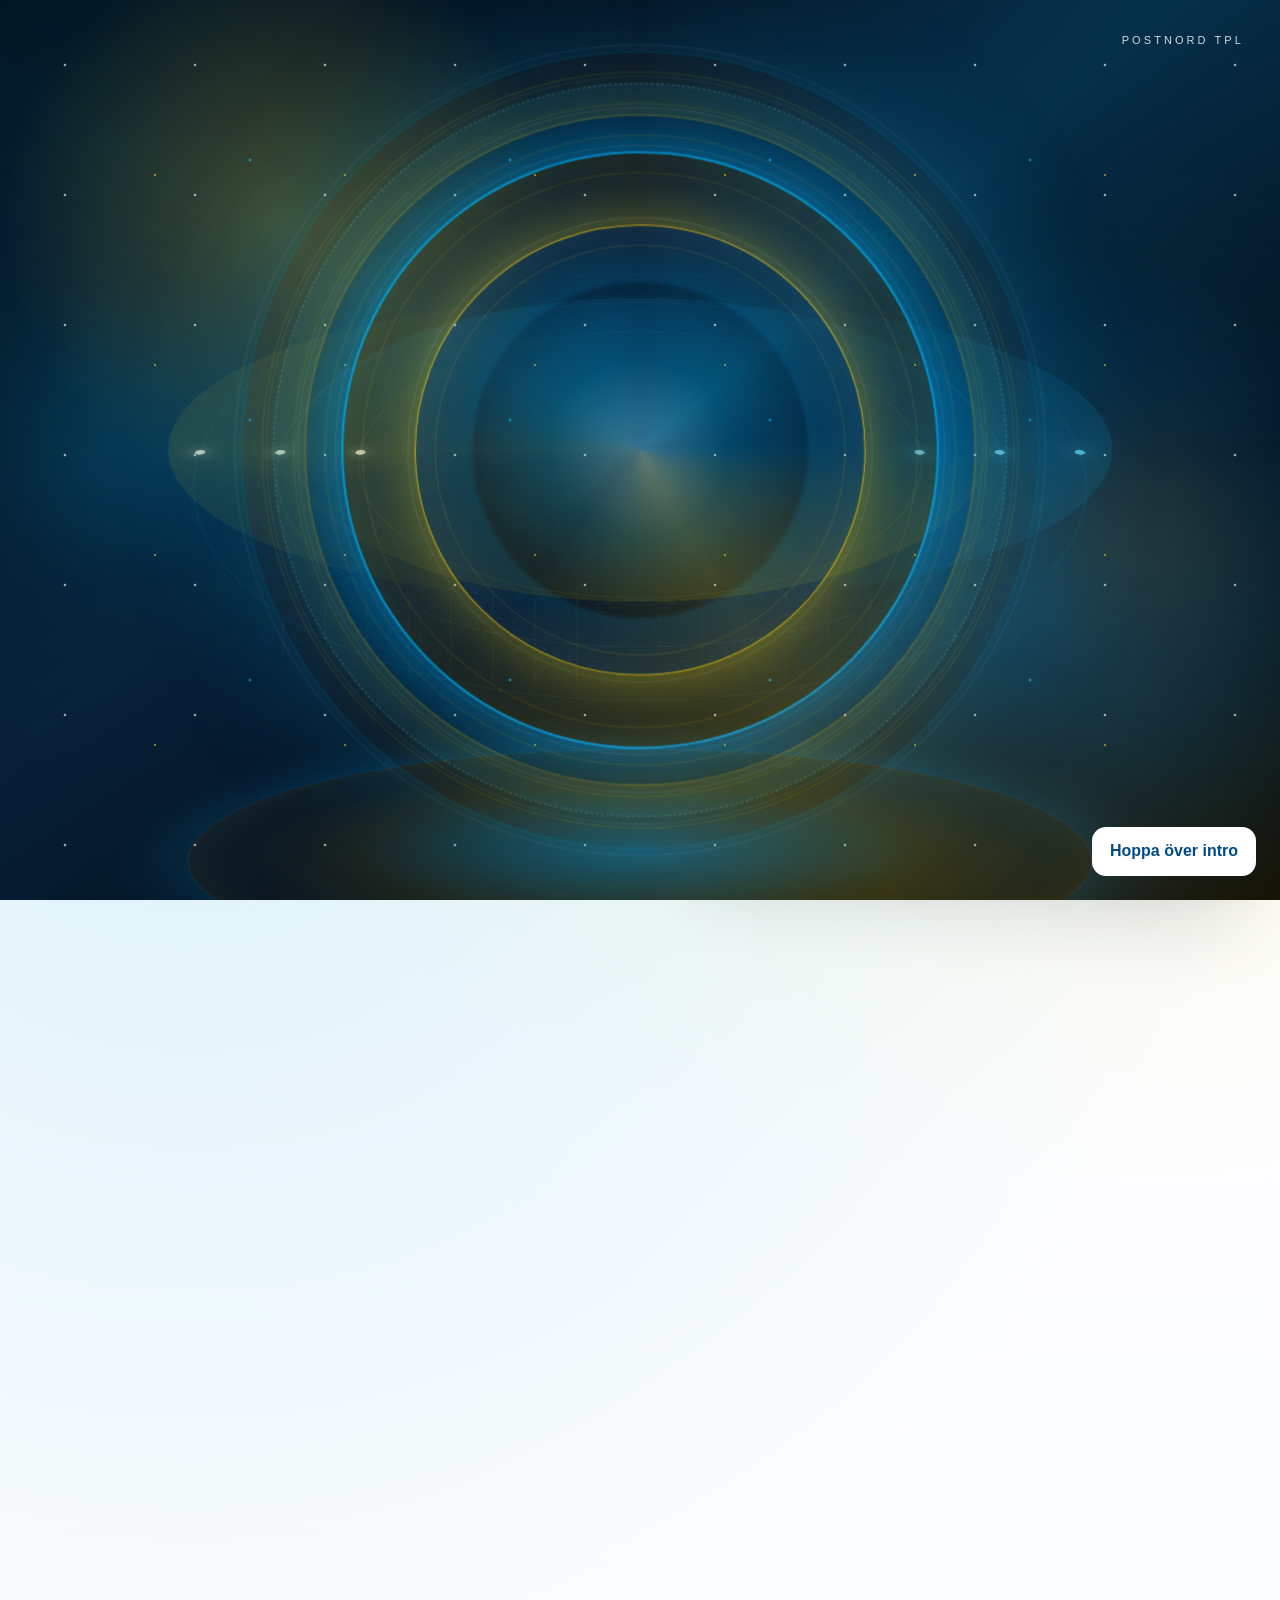
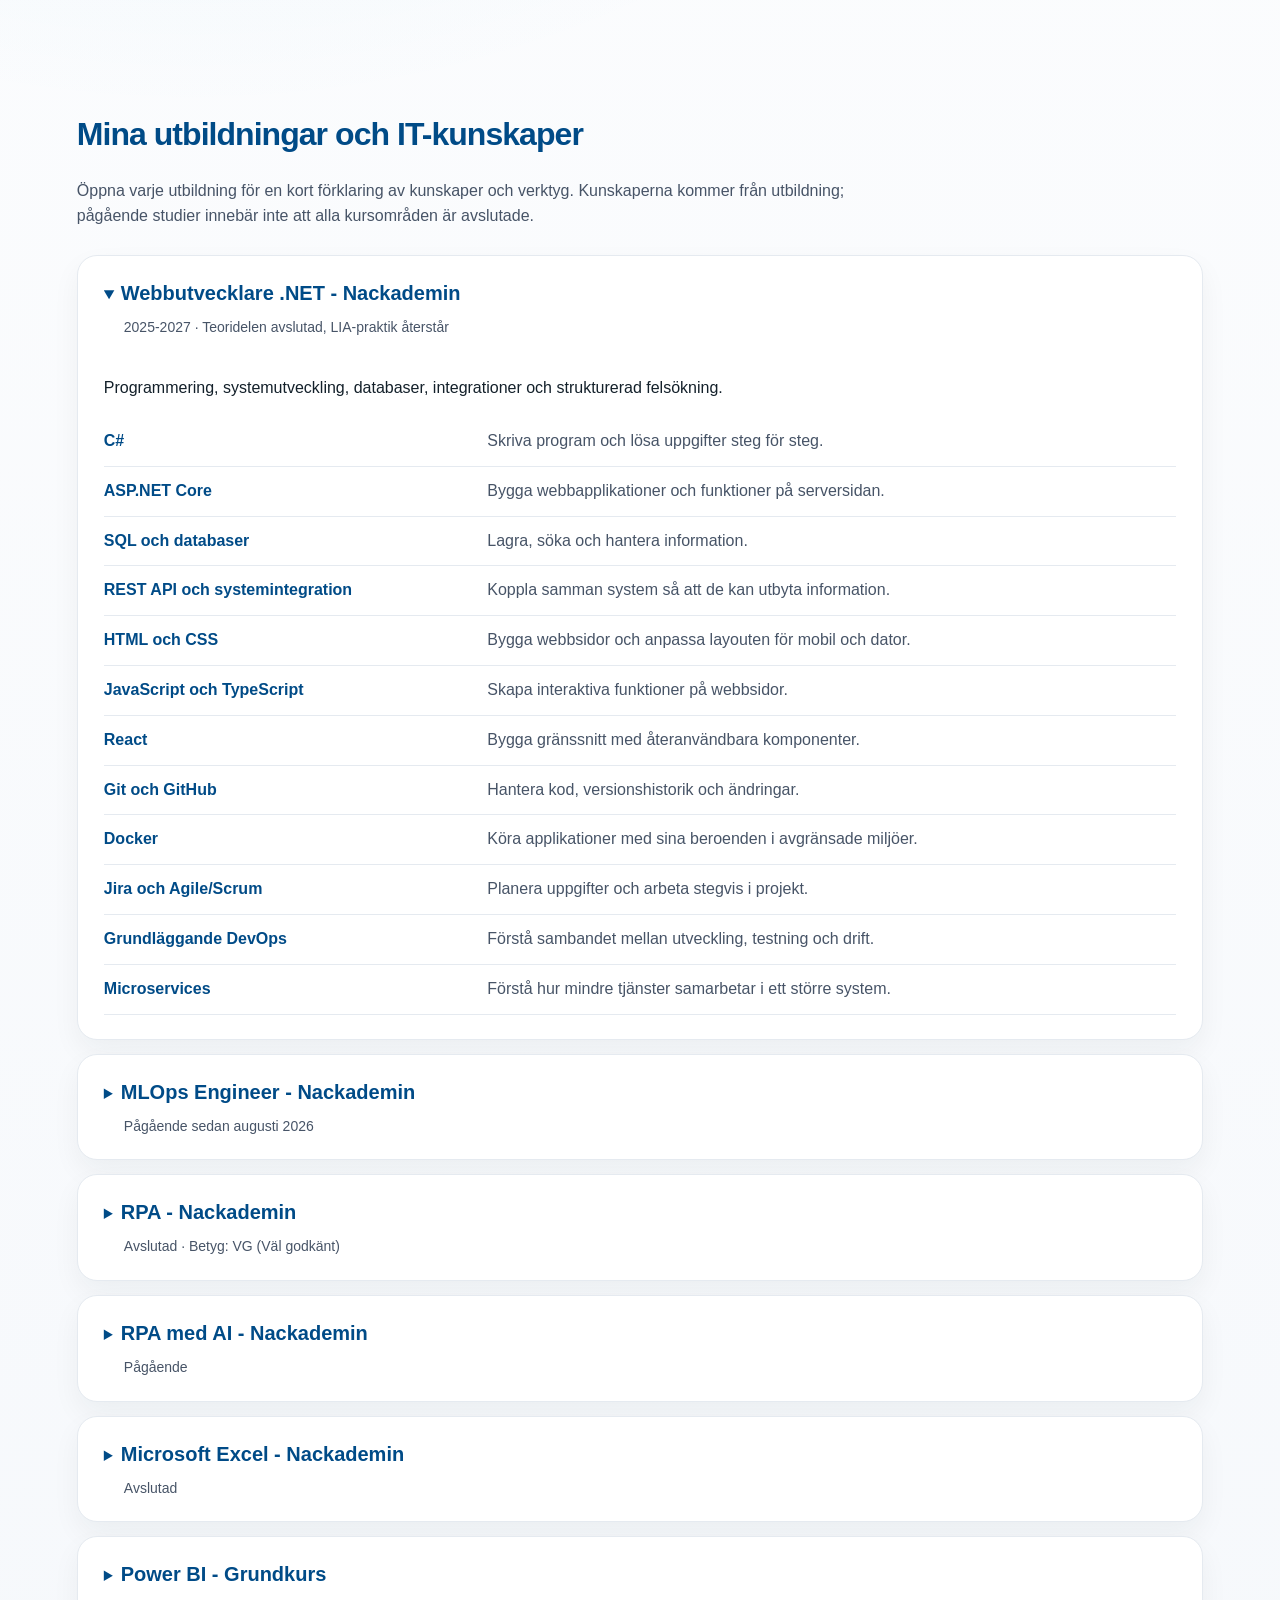
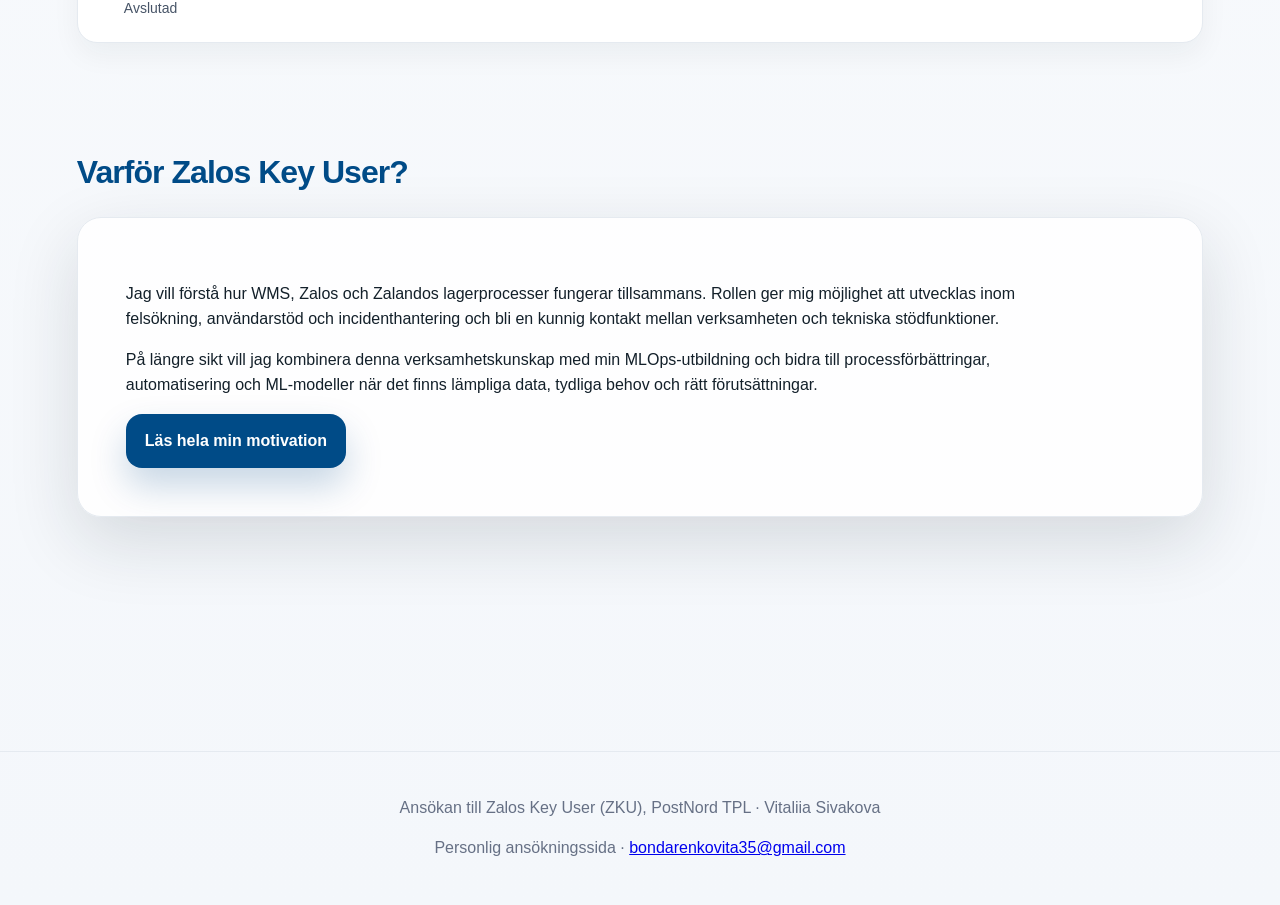
==== index.html @ 02b02678 "Publish Zalos Key User 3D CV with photo and Swedish documents" ====
<!DOCTYPE html><html lang="sv"><head><meta charset="UTF-8"><meta name="viewport" content="width=device-width, initial-scale=1"><meta name="description" content="Vitaliia Sivakovas ansökan till Zalos Key User på PostNord TPL. Lagererfarenhet, IT-studier och vilja att utvecklas."><title>Vitaliia Sivakova - Zalos Key User · PostNord TPL</title><link rel="stylesheet" href="styles.css"></head><body>  <div class="intro" >
    <div class="cosmos-field"></div>
    <div class="nebula nebula-one"></div>
    <div class="nebula nebula-two"></div>
    <div class="star-orbit orbit-a"></div>
    <div class="star-orbit orbit-b"></div>
    <div class="star-orbit orbit-c"></div>
    <div class="cosmic-floor"></div>

    <button class="intro-skip" type="button">Hoppa över intro</button>
    <div class="cinema-ui intro-menu">POSTNORD TPL</div>

    <div class="postnord-glow-badge">
      <span class="pn-word">POSTNORD TPL</span>
      <span class="pn-tpl">TPL</span>
      <small>Ansökan · Zalos Key User</small>
    </div>

    <div class="intro-stage">
      <div class="galaxy-disc galaxy-disc-one"></div>
      <div class="galaxy-disc galaxy-disc-two"></div>
      <div class="portal portal-back"></div>
      <div class="portal portal-main"></div>
      <div class="portal portal-front"></div>
      <div class="portal portal-laser"></div>
      <div class="portal portal-gold"></div>
      <div class="portal-core"></div>
      <div class="light-beam beam-one"></div>
      <div class="light-beam beam-two"></div>

      <div class="cosmic-comet comet-one"></div>
      <div class="cosmic-comet comet-two"></div>
      <div class="hologram-grid"></div>

      <div class="intro-sequence" aria-hidden="true">
        <section class="seq seq-postnord">
          <div class="seq-kicker">POSTNORD TPL</div>
          <div class="split-3d word-postnord" data-text="POSTNORD TPL">POSTNORD TPL</div>

        </section>

        <section class="seq seq-name">

          <div class="split-3d word-name" data-text="VITALIIA SIVAKOVA">VITALIIA SIVAKOVA</div>

        </section>

        <section class="seq seq-role">
          <div class="seq-kicker">SÖKANDE</div>
          <div class="split-3d word-role" data-text="ZALOS KEY USER">ZALOS KEY USER</div>

        </section>
      </div>

      <section class="seq seq-final"><div class="seq-kicker">LAGERERFARENHET · IT-STUDIER</div><div class="split-3d word-final" data-text="VILJA ATT UTVECKLAS">VILJA ATT UTVECKLAS</div></section>
      <div class="skill-node node-left node-1"><span>Lagererfarenhet</span><small>Kvalitet, säkerhet och samarbete</small></div>
      <div class="skill-node node-left node-2"><span>Kommunikation</span><small>Samarbetar och dokumenterar tydligt</small></div>
      <div class="skill-node node-right node-3"><span>Systemförståelse</span><small>Teknisk grund genom IT-studier</small></div>
      <div class="skill-node node-right node-4"><span>Resultatfokus</span><small>Analyserar problem och vill lära</small></div>

      <div class="intro-logo ultra-logo">
        <div class="intro-company">POSTNORD TPL</div>
        <div class="intro-status">SÖKANDE</div>
        <div class="intro-role">ZALOS KEY USER</div>
        <div class="intro-name">VITALIIA<br />SIVAKOVA</div>
        <div class="intro-traits">LAGER · IT-STUDIER · ANALYS · UTVECKLING</div>
        <div class="intro-postnord-line">Vill utvecklas inom WMS, Zalos och användarstöd</div>
      </div>
    </div>

    <div class="intro-scroll">INTRO 10 SEKUNDER · ZALOS KEY USER</div>
  </div>

<header class="site-header"><a class="brand" href="index.html" aria-label="Startsida"><span class="brand-mark">VS</span><span>Vitaliia · ZKU</span></a><button class="nav-toggle" aria-label="Öppna meny" aria-expanded="false" aria-controls="main-nav">☰</button><nav class="nav" id="main-nav"><a href="index.html">Start</a><a href="cv.html">CV</a><a href="personligt-brev.html">Personligt brev</a><a href="diplom.html">Utbildningar &amp; intyg</a></nav></header><main><section class="hero"><div class="hero-copy"><span class="eyebrow">Sökande till Zalos Key User (ZKU) · PostNord TPL</span><h1>Vitaliia <span>Sivakova</span></h1><p class="lead">Lagererfarenhet och IT-kunskaper – med vilja att växa inom PostNord TPL.</p><p>Jag vill kombinera nästan tre års erfarenhet från Zalando-verksamheten med mina IT-studier och lära mig WMS och Zalos på djupet.</p><div class="hero-actions"><a class="btn primary" href="cv.html">Öppna CV</a><a class="btn secondary" href="personligt-brev.html">Personligt brev</a><a class="btn secondary" href="#utbildning">Mina IT-kunskaper</a></div></div><div class="hero-card"><div class="photo-frame"><img src="profile.jpg" alt="Vitaliia Sivakova" width="600" height="700"></div><div class="floating-badge">Lager · IT · Analys</div></div></section>
<section class="section reveal"><h2 class="section-title">Min grund för ZKU-rollen</h2><div class="grid"><article class="card"><h3>Förståelse för lagret</h3><p>Nästan tre års erfarenhet inom Zalando. Vana vid rutiner, högt tempo, kvalitet, säkerhet och samarbete.</p></article><article class="card"><h3>Analytiskt arbetssätt</h3><p>IT-studierna har lärt mig att dela upp problem, undersöka möjliga orsaker och arbeta strukturerat.</p></article><article class="card"><h3>Vilja att lära</h3><p>Jag vill snabbt sätta mig in i nya system med rätt introduktion och utvecklas långsiktigt inom PostNord TPL.</p></article></div></section>
<section class="section reveal"><div class="honest-panel"><span class="eyebrow">Min utgångspunkt</span><h2>Teknisk grund – nästa steg är praktisk erfarenhet</h2><p>Jag har ännu ingen direkt arbetslivserfarenhet av IT-support eller systemadministration. WMS-support, Zalos, incidenthantering och behörighetsadministration är områden där jag behöver introduktion och praktisk erfarenhet.</p><p><strong>Engelska:</strong> Jag läser och förstår skriftlig engelska bra, men min muntliga engelska är begränsad.</p></div></section>
<section class="section reveal" id="utbildning"><h2 class="section-title">Mina utbildningar och IT-kunskaper</h2><p class="section-intro">Öppna varje utbildning för en kort förklaring av kunskaper och verktyg. Kunskaperna kommer från utbildning; pågående studier innebär inte att alla kursområden är avslutade.</p><details class="education-card" open><summary><span>Webbutvecklare .NET - Nackademin</span><small>2025-2027 · Teoridelen avslutad, LIA-praktik återstår</small></summary><div class="education-body"><p>Programmering, systemutveckling, databaser, integrationer och strukturerad felsökning.</p><dl class="skill-list"><div><dt>C#</dt><dd>Skriva program och lösa uppgifter steg för steg.</dd></div><div><dt>ASP.NET Core</dt><dd>Bygga webbapplikationer och funktioner på serversidan.</dd></div><div><dt>SQL och databaser</dt><dd>Lagra, söka och hantera information.</dd></div><div><dt>REST API och systemintegration</dt><dd>Koppla samman system så att de kan utbyta information.</dd></div><div><dt>HTML och CSS</dt><dd>Bygga webbsidor och anpassa layouten för mobil och dator.</dd></div><div><dt>JavaScript och TypeScript</dt><dd>Skapa interaktiva funktioner på webbsidor.</dd></div><div><dt>React</dt><dd>Bygga gränssnitt med återanvändbara komponenter.</dd></div><div><dt>Git och GitHub</dt><dd>Hantera kod, versionshistorik och ändringar.</dd></div><div><dt>Docker</dt><dd>Köra applikationer med sina beroenden i avgränsade miljöer.</dd></div><div><dt>Jira och Agile/Scrum</dt><dd>Planera uppgifter och arbeta stegvis i projekt.</dd></div><div><dt>Grundläggande DevOps</dt><dd>Förstå sambandet mellan utveckling, testning och drift.</dd></div><div><dt>Microservices</dt><dd>Förstå hur mindre tjänster samarbetar i ett större system.</dd></div></dl></div></details><details class="education-card"><summary><span>MLOps Engineer - Nackademin</span><small>Pågående sedan augusti 2026</small></summary><div class="education-body"><p>Områdena nedan ingår i utbildningsprogrammet. Kunskaperna utvecklas successivt och innebär inte att samtliga kurser redan är avslutade.</p><dl class="skill-list"><div><dt>Affärsmannaskap</dt><dd>Koppla tekniska lösningar till verksamhetens behov.</dd></div><div><dt>AI-förstärkt kunskapsstrategi och hybrida AI-team</dt><dd>Förstå hur människor och AI kan samarbeta och använda kunskap.</dd></div><div><dt>Databashantering</dt><dd>Organisera och hantera data för analys och modeller.</dd></div><div><dt>Edge computing</dt><dd>Bearbeta data nära den utrustning där informationen uppstår.</dd></div><div><dt>Kontinuerlig integration och leverans, CI/CD</dt><dd>Testa och leverera kodändringar på ett kontrollerat sätt.</dd></div><div><dt>Linux-administration</dt><dd>Arbeta med Linux-miljöer där tekniska lösningar körs.</dd></div><div><dt>Maskininlärningsmodeller och algoritmer</dt><dd>Förstå hur modeller lär sig av data och hittar mönster.</dd></div><div><dt>Maskininlärningsramverk</dt><dd>Lära mig verktyg för att bygga, träna och utvärdera modeller.</dd></div><div><dt>MLOps och molnplattformar</dt><dd>Driftsätta, automatisera och underhålla ML-lösningar.</dd></div><div><dt>Python-programmering för MLOps</dt><dd>Skriva kod för datahantering, automatisering och maskininlärning.</dd></div><div><dt>Systemarkitektur och teknikstackar för MLOps</dt><dd>Förstå hur verktyg och systemdelar fungerar tillsammans.</dd></div><div><dt>Säkerhet och integritet</dt><dd>Hantera data, åtkomst och känslig information säkert.</dd></div><div><dt>Övervakning och felhantering av ML-modeller</dt><dd>Följa upp modeller, upptäcka avvikelser och undersöka fel.</dd></div></dl></div></details><details class="education-card"><summary><span>RPA - Nackademin</span><small>Avslutad · Betyg: VG (Väl godkänt)</small></summary><div class="education-body"><p>Utbildning inom processanalys och automatisering.</p><dl class="skill-list"><div><dt>Processanalys och processkartläggning</dt><dd>Beskriva arbetsflöden och hitta moment som kan förbättras.</dd></div><div><dt>UiPath</dt><dd>Bygga automatiserade flöden för återkommande digitala uppgifter.</dd></div><div><dt>Felsökning</dt><dd>Undersöka varför ett automatiserat flöde inte fungerar.</dd></div><div><dt>Processoptimering</dt><dd>Identifiera flaskhalsar och förenkla repetitiva arbetsmoment.</dd></div></dl></div></details><details class="education-card"><summary><span>RPA med AI - Nackademin</span><small>Pågående</small></summary><div class="education-body"><p>Jag lär mig hur AI kan stödja automatisering av återkommande digitala arbetsuppgifter.</p><dl class="skill-list"></dl></div></details><details class="education-card"><summary><span>Microsoft Excel - Nackademin</span><small>Avslutad</small></summary><div class="education-body"><p>Formler, funktioner, pivottabeller, villkorsstyrd formatering, filtrering, sortering, diagram och rapportering.</p><dl class="skill-list"></dl></div></details><details class="education-card"><summary><span>Power BI - Grundkurs</span><small>Avslutad</small></summary><div class="education-body"><p>Grundläggande dashboards, datavisualisering, rapporter och KPI-uppföljning.</p><dl class="skill-list"></dl></div></details></section>
<section class="section reveal"><h2 class="section-title">Varför Zalos Key User?</h2><div class="motivation-panel"><p>Jag vill förstå hur WMS, Zalos och Zalandos lagerprocesser fungerar tillsammans. Rollen ger mig möjlighet att utvecklas inom felsökning, användarstöd och incidenthantering och bli en kunnig kontakt mellan verksamheten och tekniska stödfunktioner.</p><p>På längre sikt vill jag kombinera denna verksamhetskunskap med min MLOps-utbildning och bidra till processförbättringar, automatisering och ML-modeller när det finns lämpliga data, tydliga behov och rätt förutsättningar.</p><a class="btn primary" href="personligt-brev.html">Läs hela min motivation</a></div></section>
<section class="section reveal"><h2 class="section-title">Kontakt</h2><div class="contact-links"><a href="mailto:bondarenkovita35@gmail.com">bondarenkovita35@gmail.com</a><a href="tel:+46729431427">+46 729 43 14 27</a><span>Stockholm · Körkort B</span></div></section></main><footer class="footer"><p>Ansökan till Zalos Key User (ZKU), PostNord TPL · Vitaliia Sivakova</p><p>Personlig ansökningssida · <a href="mailto:bondarenkovita35@gmail.com">bondarenkovita35@gmail.com</a></p></footer><script src="app.js"></script></body></html>
---- styles.css ----
:root{
  --blue:#004B87;
  --light-blue:#00A3E0;
  --yellow:#FFCC00;
  --ink:#13202A;
  --muted:#667085;
  --bg:#F4F7FB;
  --card:#FFFFFF;
  --line:#E5EAF0;
  --shadow:0 24px 70px rgba(19,32,42,.14);
  --radius:24px;
}

*{box-sizing:border-box}
html{scroll-behavior:smooth}
body{
  margin:0;
  font-family:Arial, Helvetica, sans-serif;
  font-size:12px;
  line-height:1.55;
  color:var(--ink);
  background:
    radial-gradient(circle at 15% 15%, rgba(0,163,224,.14), transparent 30%),
    radial-gradient(circle at 85% 0%, rgba(255,204,0,.18), transparent 28%),
    linear-gradient(180deg,#fff,var(--bg));
  min-height:100vh;
}

body.loading{overflow:hidden}

.intro{position:fixed;inset:0;z-index:1000;display:grid;place-items:center;color:#fff;overflow:hidden;perspective:2200px;background:radial-gradient(circle at 50% 50%, rgba(0,163,224,.22), transparent 24%),radial-gradient(circle at 22% 22%, rgba(255,204,0,.18), transparent 22%),radial-gradient(circle at 80% 70%, rgba(0,95,170,.28), transparent 28%),linear-gradient(145deg,#020711 0%,#061b35 42%,#02050b 100%);transition:opacity 1.1s ease,visibility 1.1s ease,transform 1.1s ease}.intro.hide{opacity:0;visibility:hidden;transform:scale(1.04)}
.cosmos-field,.nebula,.star-orbit,.cosmic-floor,.portal,.portal-core,.light-beam{position:absolute;pointer-events:none}
.cosmos-field{inset:0;background-image:radial-gradient(circle,rgba(255,255,255,.95) 0 1px,transparent 1.7px),radial-gradient(circle,rgba(255,204,0,.85) 0 1px,transparent 1.6px),radial-gradient(circle,rgba(0,183,255,.9) 0 1px,transparent 1.8px);background-size:130px 130px,190px 190px,260px 260px;background-position:0 0,60px 80px,120px 30px;opacity:.62;animation:starFlight 4.8s linear infinite}.nebula{width:52vw;height:52vw;border-radius:50%;filter:blur(38px);mix-blend-mode:screen;opacity:.5;animation:nebulaPulse 5s ease-in-out infinite alternate}.nebula-one{left:-16vw;top:12vh;background:radial-gradient(circle,rgba(0,163,224,.45),rgba(0,75,135,.05),transparent 70%)}.nebula-two{right:-14vw;bottom:4vh;background:radial-gradient(circle,rgba(255,204,0,.26),rgba(0,163,224,.14),transparent 70%);animation-delay:.9s}
.cinema-ui{position:absolute;z-index:4;font-size:11px;letter-spacing:.28em;color:rgba(255,255,255,.82);text-transform:uppercase}.intro-counter{top:32px;left:36px}.intro-menu{top:32px;right:36px;text-align:right}
.intro-stage{position:relative;width:min(1160px,92vw);height:min(680px,76vh);display:grid;place-items:center;transform-style:preserve-3d;animation:stageCinematic 5.9s cubic-bezier(.16,1,.3,1) forwards}
.portal{border-radius:50%;transform-style:preserve-3d;filter:drop-shadow(0 0 28px rgba(0,183,255,.32))}.portal-back{width:680px;height:680px;border:1px solid rgba(255,255,255,.10);box-shadow:0 0 120px rgba(0,163,224,.26),inset 0 0 90px rgba(255,255,255,.05);animation:portalSpin 10s linear infinite,portalReveal 3.8s ease forwards}.portal-main{width:520px;height:520px;border:2px solid rgba(0,183,255,.62);box-shadow:0 0 60px rgba(0,183,255,.55),inset 0 0 60px rgba(255,204,0,.18);animation:portalSpinReverse 7s linear infinite,portalReveal 3.6s ease forwards}.portal-front{width:410px;height:410px;border:1px solid rgba(255,204,0,.72);box-shadow:0 0 48px rgba(255,204,0,.42),inset 0 0 60px rgba(255,255,255,.08);animation:portalSpin 5.8s linear infinite,portalReveal 3.4s ease forwards}.portal::before,.portal::after{content:"";position:absolute;inset:-8px;border-radius:50%;border:1px solid rgba(255,255,255,.09)}.portal::after{inset:18px;border-color:rgba(255,204,0,.14)}.portal-core{width:320px;height:320px;border-radius:50%;background:radial-gradient(circle,rgba(255,255,255,.20),rgba(0,163,224,.09) 38%,transparent 70%);filter:blur(2px);box-shadow:0 0 130px rgba(0,183,255,.30);animation:coreBreath 2.8s ease-in-out infinite alternate}
.star-orbit{width:720px;height:720px;border-radius:50%;border:1px solid rgba(255,255,255,.08);top:50%;left:50%;transform:translate(-50%,-50%) rotateX(62deg);animation:orbitTurn 9s linear infinite;opacity:.72}.orbit-b{width:560px;height:560px;animation-duration:7s;animation-direction:reverse;border-color:rgba(255,204,0,.12)}.orbit-c{width:880px;height:880px;animation-duration:13s;border-color:rgba(0,183,255,.13)}.star-orbit::before,.star-orbit::after{content:"";position:absolute;width:10px;height:10px;border-radius:50%;background:#fff;box-shadow:0 0 18px #fff,0 0 42px rgba(255,204,0,.85);top:50%;left:-5px}.star-orbit::after{left:auto;right:-5px;background:#80e8ff;box-shadow:0 0 20px #80e8ff,0 0 50px rgba(0,183,255,.9)}
.cosmic-floor{left:50%;bottom:-20%;width:900px;height:460px;transform:translateX(-50%) rotateX(72deg);border-radius:50%;background:radial-gradient(ellipse at center,rgba(0,183,255,.34),rgba(255,204,0,.08) 44%,transparent 70%);border:1px solid rgba(255,255,255,.1);box-shadow:0 0 95px rgba(0,183,255,.22),inset 0 0 70px rgba(255,204,0,.10);animation:floorPulse 3s ease-in-out infinite alternate}
.light-beam{height:150%;width:110px;top:-25%;background:linear-gradient(90deg,transparent,rgba(255,255,255,.34),transparent);filter:blur(3px);opacity:0;transform:rotate(24deg)}.beam-one{animation:beamSweep 4.4s cubic-bezier(.16,1,.3,1) forwards .8s}.beam-two{width:70px;animation:beamSweep 5.2s cubic-bezier(.16,1,.3,1) forwards 2.1s;opacity:.5}
.ultra-logo{position:relative;z-index:3;text-align:center;transform-style:preserve-3d;padding:50px 74px;border-radius:38px;background:linear-gradient(145deg,rgba(255,255,255,.15),rgba(255,255,255,.035));border:1px solid rgba(255,255,255,.22);box-shadow:0 42px 140px rgba(0,0,0,.62),inset 0 1px 0 rgba(255,255,255,.3),0 0 100px rgba(0,183,255,.22);backdrop-filter:blur(4px);animation:logoEntrance 5.9s cubic-bezier(.16,1,.3,1) forwards}.ultra-logo::before{content:"";position:absolute;inset:14px;border-radius:28px;border:1px solid rgba(255,204,0,.26);transform:translateZ(-52px)}.ultra-logo::after{content:"";position:absolute;inset:-24px;border-radius:50px;background:radial-gradient(circle at center,rgba(0,183,255,.24),transparent 70%);filter:blur(16px);z-index:-1}.intro-status{font-size:18px;letter-spacing:.34em;color:rgba(255,255,255,.82);opacity:0;animation:textStep .9s ease forwards 1.35s}.intro-role{margin-top:8px;font-size:22px;letter-spacing:.28em;color:#fff4bf;text-transform:uppercase;opacity:0;animation:textStep .9s ease forwards 1.9s;background:transparent;border:0;padding:0;display:block}.intro-name{margin-top:22px;font-family:Georgia,'Times New Roman',serif;font-size:clamp(52px,7.6vw,106px);line-height:.86;letter-spacing:.03em;color:#ffe8b2;text-shadow:0 0 16px rgba(255,204,0,.42),0 20px 80px rgba(0,0,0,.72);opacity:0;transform:translateZ(180px) scale(1.35);animation:nameHero 1.35s cubic-bezier(.16,1,.3,1) forwards 2.55s}.intro-traits{margin-top:26px;font-size:16px;letter-spacing:.24em;color:#dff6ff;text-transform:uppercase;opacity:0;animation:textStep .9s ease forwards 3.55s}
.skill-node{position:absolute;z-index:5;width:220px;color:#fff;opacity:0;filter:blur(4px);animation:nodeAppear .75s ease forwards}.skill-node span{display:block;font-size:14px;font-weight:900;letter-spacing:.12em;text-transform:uppercase;margin-bottom:7px}.skill-node small{display:block;font-size:13px;line-height:1.35;color:rgba(255,255,255,.82)}.skill-node::before{content:"";position:absolute;top:18px;width:96px;height:1px;background:linear-gradient(90deg,rgba(255,204,0,.9),transparent)}.skill-node::after{content:"";position:absolute;top:13px;width:10px;height:10px;border-radius:50%;background:#fff;box-shadow:0 0 18px #fff,0 0 44px rgba(255,204,0,.95)}.node-left{left:18px;text-align:left}.node-left::before{left:145px}.node-left::after{left:137px}.node-right{right:18px;text-align:left}.node-right::before{right:145px;transform:scaleX(-1)}.node-right::after{right:137px}.node-1{top:32%;animation-delay:3.15s}.node-2{top:58%;animation-delay:3.45s}.node-3{top:32%;animation-delay:3.75s}.node-4{top:58%;animation-delay:4.05s}
.intro-scroll{position:absolute;bottom:34px;left:50%;transform:translateX(-50%);z-index:4;color:rgba(255,255,255,.72);font-size:11px;letter-spacing:.34em;text-transform:uppercase;opacity:0;animation:textStep .8s ease forwards 4.2s}
@keyframes stageCinematic{0%{transform:translateZ(-1200px) rotateX(28deg) rotateY(-25deg);opacity:0}36%{transform:translateZ(140px) rotateX(0) rotateY(0);opacity:1}100%{transform:translateZ(0) rotateX(0) rotateY(0);opacity:1}}@keyframes logoEntrance{0%{opacity:0;transform:translateZ(-900px) rotateX(45deg) scale(.3);filter:blur(30px)}34%{opacity:1;transform:translateZ(240px) rotateX(0) scale(1.06);filter:blur(0)}70%{transform:translateZ(70px) scale(.94)}100%{opacity:1;transform:translateZ(0) scale(.86)}}@keyframes nameHero{0%{opacity:0;transform:translateY(42px) translateZ(220px) scale(1.35);filter:blur(4px)}100%{opacity:1;transform:translateY(0) translateZ(120px) scale(1);filter:blur(0)}}@keyframes textStep{0%{opacity:0;transform:translateY(18px) translateZ(80px);filter:blur(3px)}100%{opacity:1;transform:translateY(0) translateZ(0);filter:blur(0)}}@keyframes nodeAppear{0%{opacity:0;transform:translateY(24px);filter:blur(4px)}100%{opacity:1;transform:translateY(0);filter:blur(0)}}@keyframes portalSpin{to{transform:rotateZ(360deg)}}@keyframes portalSpinReverse{to{transform:rotateZ(-360deg)}}@keyframes portalReveal{0%{opacity:0;filter:blur(4px);transform:scale(.4) rotateZ(-60deg)}100%{opacity:1;filter:blur(0);transform:scale(1) rotateZ(0)}}@keyframes coreBreath{to{transform:scale(1.08);opacity:.9}}@keyframes orbitTurn{to{transform:translate(-50%,-50%) rotateX(62deg) rotateZ(360deg)}}@keyframes starFlight{to{background-position:0 -260px,60px -190px,120px -280px}}@keyframes nebulaPulse{to{transform:scale(1.12) rotate(8deg);opacity:.72}}@keyframes floorPulse{to{transform:translateX(-50%) rotateX(72deg) scale(1.08);opacity:.9}}@keyframes beamSweep{0%{left:-20%;opacity:0}18%{opacity:.9}100%{left:110%;opacity:0}}
@media(max-width:820px){.intro-menu{display:none}.intro-counter{top:22px;left:22px}.intro-stage{height:70vh;width:96vw}.portal-back{width:390px;height:390px}.portal-main{width:300px;height:300px}.portal-front{width:230px;height:230px}.portal-core{width:190px;height:190px}.ultra-logo{padding:34px 28px;border-radius:28px}.intro-name{font-size:48px}.intro-status{font-size:12px}.intro-role{font-size:14px}.intro-traits{font-size:11px;line-height:1.6}.skill-node{display:none}.cosmic-floor{width:620px;height:300px}.star-orbit{width:420px;height:420px}.orbit-b{width:320px;height:320px}.orbit-c{width:520px;height:520px}}

.site-header{
  position:sticky;
  top:0;
  z-index:50;
  display:flex;
  align-items:center;
  justify-content:space-between;
  padding:16px 6vw;
  backdrop-filter:blur(4px);
  background:rgba(255,255,255,.82);
  border-bottom:1px solid rgba(229,234,240,.8);
}

.brand{
  display:flex;
  align-items:center;
  gap:10px;
  font-weight:800;
  color:var(--blue);
  text-decoration:none;
  font-size:15px;
}

.brand-mark{
  width:38px;
  height:38px;
  border-radius:14px;
  display:grid;
  place-items:center;
  background:linear-gradient(135deg,var(--blue),var(--light-blue));
  color:#fff;
  box-shadow:0 12px 30px rgba(0,75,135,.24);
}

.nav{display:flex;gap:18px}
.nav a{
  color:var(--ink);
  text-decoration:none;
  font-weight:700;
  position:relative;
}
.nav a::after{
  content:"";
  position:absolute;
  left:0;
  bottom:-6px;
  height:2px;
  width:0;
  background:var(--yellow);
  transition:.25s;
}
.nav a:hover::after{width:100%}
.nav-toggle{display:none}

.hero{
  min-height:calc(100vh - 72px);
  display:grid;
  grid-template-columns:1.05fr .95fr;
  gap:48px;
  align-items:center;
  padding:70px 6vw 60px;
  perspective:1100px;
}

.hero-copy{animation:fadeUp .9s ease both}
.eyebrow{
  display:inline-flex;
  align-items:center;
  gap:8px;
  padding:8px 13px;
  border:1px solid var(--line);
  border-radius:999px;
  background:#fff;
  font-weight:700;
  color:var(--blue);
}
.eyebrow::before{
  content:"";
  width:9px;height:9px;border-radius:50%;
  background:var(--yellow);
  box-shadow:0 0 0 5px rgba(255,204,0,.2);
}
h1{
  margin:22px 0 14px;
  font-size:clamp(42px,7vw,82px);
  line-height:.96;
  letter-spacing:-.06em;
}
h1 span{color:var(--blue)}
.lead{font-size:18px;color:#344054;max-width:720px}
.hero-actions{display:flex;gap:14px;flex-wrap:wrap;margin-top:28px}
.btn{
  display:inline-flex;
  align-items:center;
  gap:10px;
  padding:14px 18px;
  border-radius:16px;
  text-decoration:none;
  font-weight:800;
  border:1px solid transparent;
  transition:.25s ease;
}
.btn.primary{background:var(--blue);color:#fff;box-shadow:0 18px 36px rgba(0,75,135,.22)}
.btn.secondary{background:#fff;color:var(--blue);border-color:var(--line)}
.btn:hover{transform:translateY(-3px)}
.hero-card{
  position:relative;
  transform-style:preserve-3d;
  transform:rotateY(-11deg) rotateX(6deg);
  transition:transform .3s ease;
}
.hero-card:hover{transform:rotateY(-4deg) rotateX(2deg) translateY(-6px)}
.photo-frame{
  padding:14px;
  border-radius:32px;
  background:linear-gradient(145deg,#fff,#EFF5FA);
  box-shadow:var(--shadow);
}
.photo-frame img{
  display:block;
  width:100%;
  border-radius:24px;
  aspect-ratio:4/5;
  object-fit:cover;
  object-position:center 22%;
}
.floating-badge{
  position:absolute;
  right:-12px;
  bottom:42px;
  padding:16px;
  border-radius:20px;
  background:rgba(255,255,255,.92);
  box-shadow:0 18px 40px rgba(19,32,42,.17);
  backdrop-filter:blur(3px);
  font-weight:800;
  color:var(--blue);
}

.section{
  padding:72px 6vw;
}
.section-title{
  font-size:32px;
  margin:0 0 26px;
  color:var(--blue);
  letter-spacing:-.03em;
}
.grid{
  display:grid;
  grid-template-columns:repeat(3,1fr);
  gap:18px;
}
.card{
  background:var(--card);
  border:1px solid var(--line);
  border-radius:var(--radius);
  padding:24px;
  box-shadow:0 16px 42px rgba(19,32,42,.08);
  transition:.25s;
}
.card:hover{transform:translateY(-5px)}
.card h3{margin:0 0 10px;color:var(--blue);font-size:20px}
.card p{margin:0;color:#475467}
.card ul{margin:10px 0 0;padding-left:18px;color:#475467}
.card li{margin:5px 0}

.timeline{
  display:grid;
  gap:16px;
}
.timeline-item{
  display:grid;
  grid-template-columns:130px 1fr;
  gap:18px;
  align-items:start;
}
.year{
  color:var(--blue);
  font-weight:900;
  font-size:14px;
}
.document-hero{
  padding:56px 6vw 30px;
}
.pdf-box{
  background:#fff;
  border:1px solid var(--line);
  border-radius:24px;
  padding:18px;
  box-shadow:var(--shadow);
}
.pdf-toolbar{
  display:flex;
  justify-content:space-between;
  gap:12px;
  flex-wrap:wrap;
  align-items:center;
  margin-bottom:12px;
}
.pdf-view{
  width:100%;
  height:78vh;
  border:1px solid var(--line);
  border-radius:16px;
  background:#fff;
}
.diploma-grid{
  display:grid;
  grid-template-columns:repeat(2,1fr);
  gap:18px;
}
.diploma-card .meta{font-weight:800;color:var(--blue);margin-bottom:8px}
.diploma-card .mini-actions{display:flex;gap:10px;flex-wrap:wrap;margin-top:14px}
.footer{
  padding:28px 6vw;
  text-align:center;
  color:var(--muted);
  border-top:1px solid var(--line);
}
.reveal{opacity:0;transform:translateY(24px);transition:.7s ease}
.reveal.show{opacity:1;transform:none}

@keyframes fadeUp{
  from{opacity:0;transform:translateY(26px)}
  to{opacity:1;transform:none}
}

@media(max-width:900px){
  .hero{grid-template-columns:1fr}
  .grid,.diploma-grid{grid-template-columns:1fr}
  .timeline-item{grid-template-columns:1fr}
  .nav{
    position:absolute;
    right:6vw;
    top:62px;
    display:none;
    flex-direction:column;
    background:#fff;
    border:1px solid var(--line);
    border-radius:18px;
    padding:18px;
    box-shadow:var(--shadow);
  }
  .nav.open{display:flex}
  .nav-toggle{
    display:block;
    border:0;
    background:var(--blue);
    color:#fff;
    border-radius:12px;
    padding:9px 12px;
    font-size:18px;
  }
}


.intro-cv{
  margin-top:18px;
  font-size:clamp(22px,3vw,44px);
  font-weight:800;
  letter-spacing:.02em;
  opacity:0;
  transform:translateZ(-400px) translateY(20px) rotateX(18deg);
  animation:cvFly 4.2s cubic-bezier(.16,1,.3,1) forwards;
  animation-delay:.6s;
}

.intro-stars{
  position:absolute;
  inset:-20%;
  background:
    radial-gradient(circle, rgba(255,255,255,.75) 1px, transparent 1.5px) 0 0/90px 90px,
    radial-gradient(circle, rgba(255,204,0,.55) 1px, transparent 1.5px) 30px 45px/120px 120px;
  transform:translateZ(-800px);
  animation:starsMove 4.2s ease-out forwards;
  opacity:.65;
}

@keyframes cvFly{
  0%,45%{opacity:0;transform:translateZ(-520px) translateY(30px) rotateX(22deg);filter:blur(3px)}
  65%{opacity:1;transform:translateZ(70px) translateY(0) rotateX(0);filter:blur(0)}
  100%{opacity:1;transform:translateZ(0) scale(.92)}
}

@keyframes starsMove{
  from{transform:translateZ(-900px) scale(.65);opacity:.7}
  to{transform:translateZ(120px) scale(1.35);opacity:0}
}

.studio-link{
  color:var(--blue);
  font-weight:800;
  text-decoration:none;
}
.studio-link:hover{text-decoration:underline}


/* === ULTRA MAX POSTNORD INTRO UPGRADE === */
.intro{
  background:
    radial-gradient(circle at 50% 52%, rgba(255,204,0,.18), transparent 18%),
    radial-gradient(circle at 50% 48%, rgba(0,183,255,.26), transparent 30%),
    radial-gradient(circle at 20% 22%, rgba(0,163,224,.22), transparent 24%),
    radial-gradient(circle at 78% 68%, rgba(255,204,0,.15), transparent 26%),
    linear-gradient(145deg,#01040a 0%,#05172d 36%,#02050a 100%);
}
.postnord-glow-badge{
  position:absolute;
  top:28px;
  left:50%;
  transform:translateX(-50%) translateY(-18px);
  z-index:6;
  display:flex;
  align-items:baseline;
  gap:12px;
  padding:13px 22px 12px;
  border:1px solid rgba(255,255,255,.18);
  border-radius:999px;
  background:linear-gradient(145deg,rgba(0,75,135,.52),rgba(0,163,224,.14));
  box-shadow:0 0 42px rgba(0,183,255,.22), inset 0 1px 0 rgba(255,255,255,.22);
  backdrop-filter:blur(4px);
  opacity:0;
  animation:badgeDrop .95s cubic-bezier(.16,1,.3,1) forwards .35s;
}
.postnord-glow-badge .pn-word{font-size:28px;font-weight:900;letter-spacing:-.06em;color:#8ee8ff;text-shadow:0 0 18px rgba(0,183,255,.55)}
.postnord-glow-badge .pn-tpl{font-size:13px;font-weight:900;color:#ffd84d;letter-spacing:.12em;text-shadow:0 0 18px rgba(255,204,0,.55)}
.postnord-glow-badge small{font-size:11px;letter-spacing:.22em;text-transform:uppercase;color:rgba(255,255,255,.74);margin-left:8px}
.galaxy-disc{position:absolute;left:50%;top:50%;border-radius:50%;pointer-events:none;transform-style:preserve-3d;filter:drop-shadow(0 0 30px rgba(0,183,255,.25));}
.galaxy-disc-one{width:900px;height:900px;transform:translate(-50%,-50%) rotateX(71deg);border:1px solid rgba(0,183,255,.14);background:conic-gradient(from 0deg,transparent,rgba(0,183,255,.22),transparent,rgba(255,204,0,.18),transparent);animation:galaxySpin 11s linear infinite;opacity:.55}
.galaxy-disc-two{width:660px;height:660px;transform:translate(-50%,-50%) rotateX(64deg);border:1px solid rgba(255,204,0,.16);background:conic-gradient(from 80deg,transparent,rgba(255,204,0,.24),transparent,rgba(0,183,255,.18),transparent);animation:galaxySpinReverse 8.5s linear infinite;opacity:.48}
.portal-laser{width:610px;height:610px;border:1px dashed rgba(255,255,255,.20);box-shadow:0 0 80px rgba(0,183,255,.28),inset 0 0 50px rgba(255,255,255,.05);animation:portalSpinReverse 4.8s linear infinite, portalReveal 3.2s ease forwards}
.portal-gold{width:455px;height:455px;border:2px solid rgba(255,204,0,.55);box-shadow:0 0 70px rgba(255,204,0,.38),inset 0 0 50px rgba(255,255,255,.05);animation:portalSpin 3.9s linear infinite, portalReveal 3.1s ease forwards}
.ultra-logo{
  background:
    radial-gradient(circle at 50% 0%,rgba(255,204,0,.18),transparent 36%),
    linear-gradient(145deg,rgba(255,255,255,.17),rgba(0,75,135,.10),rgba(255,255,255,.035));
  border:1px solid rgba(255,255,255,.28);
  box-shadow:
    0 50px 170px rgba(0,0,0,.72),
    inset 0 1px 0 rgba(255,255,255,.34),
    0 0 115px rgba(0,183,255,.28),
    0 0 80px rgba(255,204,0,.13);
}
.intro-company{font-size:17px;letter-spacing:.32em;color:#8ee8ff;text-transform:uppercase;font-weight:900;margin-bottom:8px;opacity:0;text-shadow:0 0 20px rgba(0,183,255,.55);animation:textStep .9s ease forwards 1.05s}
.intro-status{animation-delay:1.45s!important}
.intro-role{animation-delay:1.95s!important}
.intro-name{animation-delay:2.55s!important;color:#ffe7a3;text-shadow:0 0 20px rgba(255,204,0,.56),0 0 60px rgba(0,183,255,.20),0 22px 90px rgba(0,0,0,.82)}
.intro-traits{animation-delay:3.55s!important}
.intro-postnord-line{margin-top:16px;font-size:13px;line-height:1.5;letter-spacing:.12em;color:#9eeeff;text-transform:uppercase;opacity:0;animation:textStep .9s ease forwards 4.05s;text-shadow:0 0 18px rgba(0,183,255,.45)}
.skill-node span{color:#fff7c7;text-shadow:0 0 16px rgba(255,204,0,.36)}
.skill-node small{color:rgba(224,249,255,.9)}
.intro::before,.intro::after{content:"";position:absolute;inset:-20%;pointer-events:none;mix-blend-mode:screen;opacity:.35;background:linear-gradient(110deg,transparent 20%,rgba(255,255,255,.12) 42%,transparent 58%);animation:cinemaSweep 5.8s cubic-bezier(.16,1,.3,1) infinite;z-index:2}.intro::after{animation-delay:2.8s;opacity:.18;transform:rotate(18deg)}
@keyframes badgeDrop{to{opacity:1;transform:translateX(-50%) translateY(0)}}
@keyframes galaxySpin{to{transform:translate(-50%,-50%) rotateX(71deg) rotateZ(360deg)}}
@keyframes galaxySpinReverse{to{transform:translate(-50%,-50%) rotateX(64deg) rotateZ(-360deg)}}
@keyframes cinemaSweep{0%{transform:translateX(-70%) rotate(8deg)}100%{transform:translateX(70%) rotate(8deg)}}
@media(max-width:820px){.postnord-glow-badge{top:16px;padding:10px 14px}.postnord-glow-badge .pn-word{font-size:22px}.postnord-glow-badge small{display:none}.intro-company{font-size:12px}.intro-postnord-line{font-size:10px}.galaxy-disc-one{width:520px;height:520px}.galaxy-disc-two{width:380px;height:380px}.portal-laser{width:330px;height:330px}.portal-gold{width:260px;height:260px}}


/* ===== ULTRA MAX 10 SEKUNDER INTRO – PROFESSIONAL 3D SEQUENCE ===== */
.intro{
  --intro-time: 10s;
  background:
    radial-gradient(circle at 50% 46%, rgba(0,183,255,.28), transparent 22%),
    radial-gradient(circle at 22% 24%, rgba(255,204,0,.24), transparent 23%),
    radial-gradient(circle at 82% 68%, rgba(0,95,170,.34), transparent 30%),
    linear-gradient(145deg,#02050b 0%,#061a30 42%,#010205 100%) !important;
}
.intro::before{
  content:"";
  position:absolute;
  inset:-20%;
  background:
    conic-gradient(from 0deg at 50% 50%, transparent 0deg, rgba(0,183,255,.15) 50deg, transparent 90deg, rgba(255,204,0,.16) 150deg, transparent 220deg, rgba(0,183,255,.12) 300deg, transparent 360deg);
  filter:blur(4px);
  animation:universeRotate 10s linear infinite;
  opacity:.9;
}
.intro::after{
  content:"";
  position:absolute;
  inset:0;
  background:radial-gradient(ellipse at center, transparent 0 42%, rgba(0,0,0,.48) 76%, rgba(0,0,0,.85) 100%);
  pointer-events:none;
}
.intro.hide{opacity:0;visibility:hidden;transform:scale(1.08);transition:opacity 1.2s ease,visibility 1.2s ease,transform 1.2s ease}
.intro-stage{animation:stageCinematicLong 10s cubic-bezier(.16,1,.3,1) forwards !important;}
.portal-back{width:760px !important;height:760px !important;border-color:rgba(0,183,255,.18) !important;animation:portalSpin 14s linear infinite, portalRevealLong 2s ease forwards !important;}
.portal-main{width:570px !important;height:570px !important;border-color:rgba(0,183,255,.78) !important;box-shadow:0 0 95px rgba(0,183,255,.72),inset 0 0 80px rgba(255,204,0,.20) !important;animation:portalSpinReverse 9s linear infinite, portalRevealLong 2s ease forwards !important;}
.portal-front{width:430px !important;height:430px !important;border-color:rgba(255,204,0,.82) !important;box-shadow:0 0 68px rgba(255,204,0,.55),inset 0 0 70px rgba(255,255,255,.12) !important;animation:portalSpin 7s linear infinite, portalRevealLong 2s ease forwards !important;}
.portal-gold{width:640px;height:640px;border:1px solid rgba(255,204,0,.35);box-shadow:0 0 90px rgba(255,204,0,.22);animation:portalSpin 18s linear infinite, portalRevealLong 2.2s ease forwards;}
.portal-laser{width:700px;height:700px;border:1px dashed rgba(122,226,255,.38);box-shadow:inset 0 0 50px rgba(0,183,255,.14);animation:portalSpinReverse 12s linear infinite, portalRevealLong 2.1s ease forwards;}
.portal-core{animation:coreBreathLong 1.9s ease-in-out infinite alternate !important;}
.cosmic-floor{animation:floorPulseLong 2.4s ease-in-out infinite alternate !important;}
.postnord-glow-badge{opacity:0;animation:badgeSequence 10s ease forwards !important;}
.ultra-logo{opacity:0 !important;animation:none !important;}

.hologram-grid{position:absolute;left:50%;bottom:2%;width:760px;height:300px;transform:translateX(-50%) rotateX(72deg);border-radius:50%;background:repeating-radial-gradient(ellipse at center, rgba(0,183,255,.23) 0 1px, transparent 1px 30px), repeating-linear-gradient(90deg, transparent 0 38px, rgba(255,204,0,.08) 39px 40px);filter:drop-shadow(0 0 30px rgba(0,183,255,.25));opacity:.45;animation:gridBreathe 2.2s ease-in-out infinite alternate;}
.cosmic-comet{position:absolute;width:160px;height:2px;background:linear-gradient(90deg,transparent,#fff,rgba(0,183,255,.1));filter:drop-shadow(0 0 12px #fff);opacity:0;}
.comet-one{top:22%;left:-12%;animation:cometMove 4.6s ease-in-out infinite 1.2s;}
.comet-two{top:70%;right:-12%;transform:rotate(180deg);animation:cometMoveRight 5.2s ease-in-out infinite 2.4s;}

.intro-sequence{position:absolute;inset:0;z-index:8;display:grid;place-items:center;transform-style:preserve-3d;pointer-events:none;text-align:center;}
.seq{position:absolute;display:grid;place-items:center;opacity:0;transform-style:preserve-3d;filter:blur(4px);}
.seq-kicker{font-size:clamp(12px,1.2vw,18px);letter-spacing:.34em;color:#e7f8ff;text-transform:uppercase;margin-bottom:14px;text-shadow:0 0 20px rgba(0,183,255,.55);}
.seq-sub{font-size:clamp(12px,1.3vw,18px);letter-spacing:.22em;text-transform:uppercase;color:#d8f4ff;margin-top:18px;text-shadow:0 0 20px rgba(0,183,255,.38);}
.split-3d{position:relative;font-family:Georgia,'Times New Roman',serif;font-weight:700;line-height:.9;letter-spacing:.04em;color:#ffe7b3;text-transform:uppercase;text-shadow:0 0 14px rgba(255,204,0,.62),0 0 44px rgba(0,183,255,.38),0 18px 80px rgba(0,0,0,.7);transform-style:preserve-3d;}
.split-3d::before,.split-3d::after{content:attr(data-text);position:absolute;inset:0;pointer-events:none;mix-blend-mode:screen;opacity:.72;}
.split-3d::before{color:#28c7ff;transform:translate3d(-10px,-5px,-50px) skewY(-3deg);filter:blur(.6px);}
.split-3d::after{color:#ffcc00;transform:translate3d(10px,5px,52px) skewY(3deg);filter:blur(.4px);}
.word-postnord{font-family:Arial,Helvetica,sans-serif;font-size:clamp(54px,9vw,118px);font-weight:900;letter-spacing:-.07em;color:#00a3e0;text-transform:lowercase;text-shadow:0 0 16px rgba(0,163,224,.9),0 0 70px rgba(0,163,224,.7);}
.word-postnord::after{color:#ffcc00;opacity:.35}.word-postnord::before{color:#bff3ff;opacity:.5}
.word-name{font-size:clamp(44px,7.3vw,106px);}
.word-role{font-size:clamp(46px,7.8vw,112px);}
.word-final{font-size:clamp(34px,5.6vw,82px);}

.seq-postnord{animation:seqPostNord 10s cubic-bezier(.16,1,.3,1) forwards;}
.seq-name{animation:seqName 10s cubic-bezier(.16,1,.3,1) forwards;}
.seq-role{animation:seqRole 10s cubic-bezier(.16,1,.3,1) forwards;}
.seq-skills{animation:seqSkills 10s cubic-bezier(.16,1,.3,1) forwards;}
.seq-final{animation:seqFinal 10s cubic-bezier(.16,1,.3,1) forwards;}
.seq-postnord .split-3d{animation:splitWord 2.1s ease-in-out forwards .35s;}
.seq-name .split-3d{animation:splitWord 1.9s ease-in-out forwards 2.15s;}
.seq-role .split-3d{animation:splitWord 1.9s ease-in-out forwards 4.0s;}
.seq-final .split-3d{animation:splitWord 2.1s ease-in-out forwards 7.6s;}

.skill-constellation{position:relative;width:min(760px,88vw);height:380px;display:grid;place-items:center;transform-style:preserve-3d;}
.skill-constellation::before{content:"";position:absolute;width:220px;height:220px;border-radius:38px;border:1px solid rgba(0,183,255,.45);box-shadow:0 0 50px rgba(0,183,255,.28),inset 0 0 50px rgba(255,204,0,.12);transform:rotate(45deg);animation:crystalSpin 4s linear infinite;}
.skill-constellation::after{content:"";position:absolute;width:88px;height:88px;border-radius:50%;background:radial-gradient(circle,#fff,rgba(0,183,255,.28),transparent 70%);box-shadow:0 0 80px rgba(0,183,255,.9);animation:coreBreathLong 1.4s ease-in-out infinite alternate;}
.skill-constellation span{position:absolute;padding:13px 18px;border:1px solid rgba(255,255,255,.16);border-radius:999px;background:rgba(5,20,36,.42);backdrop-filter:blur(4px);color:#fff;letter-spacing:.18em;font-size:13px;font-weight:900;text-transform:uppercase;box-shadow:0 0 30px rgba(0,183,255,.18);opacity:0;animation:skillPop 10s ease forwards;}
.skill-constellation span:nth-child(1){left:2%;top:14%;animation-delay:6.0s}.skill-constellation span:nth-child(2){right:2%;top:18%;animation-delay:6.18s}.skill-constellation span:nth-child(3){left:8%;bottom:14%;animation-delay:6.36s}.skill-constellation span:nth-child(4){right:8%;bottom:12%;animation-delay:6.54s}

.intro-scroll{animation:introScrollLong 10s ease forwards !important;}
.skill-node{display:none !important;}
.intro-company,.intro-status,.intro-role,.intro-name,.intro-traits,.intro-postnord-line{animation:none !important;}

@keyframes universeRotate{to{transform:rotate(360deg) scale(1.08)}}
@keyframes stageCinematicLong{0%{transform:translateZ(-1400px) rotateX(30deg) rotateY(-28deg);opacity:0}18%{transform:translateZ(180px) rotateX(0) rotateY(0);opacity:1}45%{transform:translateZ(70px) rotateY(5deg)}72%{transform:translateZ(0) rotateY(-4deg)}100%{transform:translateZ(60px) scale(1.02);opacity:1}}
@keyframes portalRevealLong{0%{opacity:0;filter:blur(22px);transform:scale(.25) rotateZ(-80deg)}22%{opacity:1;filter:blur(4px);transform:scale(1.12) rotateZ(20deg)}100%{opacity:1;filter:blur(0);transform:scale(1) rotateZ(0)}}
@keyframes coreBreathLong{to{transform:scale(1.13);opacity:1;filter:blur(1px)}}
@keyframes floorPulseLong{to{transform:translateX(-50%) rotateX(72deg) scale(1.1);opacity:1}}
@keyframes gridBreathe{to{opacity:.72;transform:translateX(-50%) rotateX(72deg) scale(1.06)}}
@keyframes cometMove{0%,35%{opacity:0;transform:translateX(0) rotate(18deg)}50%{opacity:1}100%{opacity:0;transform:translateX(130vw) rotate(18deg)}}
@keyframes cometMoveRight{0%,35%{opacity:0;transform:translateX(0) rotate(198deg)}50%{opacity:1}100%{opacity:0;transform:translateX(-130vw) rotate(198deg)}}
@keyframes badgeSequence{0%,4%{opacity:0;transform:translateY(-18px) scale(.94)}9%,36%{opacity:1;transform:translateY(0) scale(1)}45%,100%{opacity:0;transform:translateY(-20px) scale(.96)}}
@keyframes seqPostNord{0%{opacity:0;filter:blur(4px);transform:translateZ(-500px) scale(.4)}8%,23%{opacity:1;filter:blur(0);transform:translateZ(180px) scale(1)}30%,100%{opacity:0;filter:blur(4px);transform:translateZ(520px) scale(1.4)}}
@keyframes seqName{0%,20%{opacity:0;filter:blur(20px);transform:translateZ(-450px) scale(.55) rotateY(-18deg)}28%,41%{opacity:1;filter:blur(0);transform:translateZ(160px) scale(1) rotateY(0)}48%,100%{opacity:0;filter:blur(4px);transform:translateZ(520px) scale(1.32) rotateY(12deg)}}
@keyframes seqRole{0%,38%{opacity:0;filter:blur(20px);transform:translateZ(-420px) scale(.55) rotateX(18deg)}46%,58%{opacity:1;filter:blur(0);transform:translateZ(160px) scale(1) rotateX(0)}65%,100%{opacity:0;filter:blur(4px);transform:translateZ(520px) scale(1.34) rotateX(-12deg)}}
@keyframes seqSkills{0%,58%{opacity:0;filter:blur(22px);transform:translateZ(-450px) scale(.6)}66%,77%{opacity:1;filter:blur(0);transform:translateZ(120px) scale(1)}84%,100%{opacity:0;filter:blur(4px);transform:translateZ(420px) scale(1.2)}}
@keyframes seqFinal{0%,75%{opacity:0;filter:blur(22px);transform:translateZ(-460px) scale(.58)}84%,96%{opacity:1;filter:blur(0);transform:translateZ(160px) scale(1)}100%{opacity:0;filter:blur(3px);transform:translateZ(260px) scale(1.1)}}
@keyframes splitWord{0%{letter-spacing:.35em;filter:blur(4px);transform:translateZ(-240px) scale(.72) rotateX(30deg)}45%{letter-spacing:.08em;filter:blur(0);transform:translateZ(220px) scale(1.08) rotateX(0)}100%{letter-spacing:.04em;filter:blur(0);transform:translateZ(80px) scale(1)}}
@keyframes skillPop{0%{opacity:0;transform:translateY(18px) translateZ(-150px);filter:blur(4px)}66%,88%{opacity:1;transform:translateY(0) translateZ(80px);filter:blur(0)}100%{opacity:0;transform:translateY(-16px) translateZ(160px);filter:blur(3px)}}
@keyframes crystalSpin{to{transform:rotate(405deg)}}
@keyframes introScrollLong{0%,74%{opacity:0;transform:translateX(-50%) translateY(16px)}82%,96%{opacity:1;transform:translateX(-50%) translateY(0)}100%{opacity:0;transform:translateX(-50%) translateY(-10px)}}

@media(max-width:820px){
  .word-postnord{font-size:56px}.word-name{font-size:42px}.word-role{font-size:42px}.word-final{font-size:30px}
  .seq-sub{font-size:11px;letter-spacing:.12em}.seq-kicker{font-size:10px;letter-spacing:.22em}
  .portal-back{width:430px !important;height:430px !important}.portal-main{width:330px !important;height:330px !important}.portal-front{width:250px !important;height:250px !important}.portal-gold,.portal-laser{width:390px;height:390px}
  .hologram-grid{width:520px;height:220px}.intro-sequence{transform:translateY(-10px)}.skill-constellation{height:300px}.skill-constellation span{font-size:10px;padding:10px 12px;letter-spacing:.1em}
}


/* ===== Final corrections: clean 6-second professional intro ===== */
.split-3d.word-postnord,
.word-postnord,
[data-text="POSTNORD TPL"]{
  font-size: clamp(76px, 11vw, 180px) !important;
  letter-spacing: .04em !important;
  font-weight: 900 !important;
  text-transform: uppercase !important;
  filter: none !important;
  text-shadow:
    0 2px 0 rgba(255,255,255,.35),
    0 18px 36px rgba(0, 55, 100, .38),
    0 0 28px rgba(0, 163, 224, .35) !important;
}

.seq-kicker{
  letter-spacing: .34em !important;
  text-transform: uppercase !important;
  font-weight: 800 !important;
}

.seq-sub{
  filter:none !important;
}

.intro-loader,
.loading-line,
.progress-line{
  animation-duration: 6s !important;
}

/* ZKU: readable documents, responsive content and accessible motion */
body{font-size:16px}button{font:inherit;cursor:pointer}a{overflow-wrap:anywhere}h2{line-height:1.2}main{overflow:clip}.hero-copy>p:not(.lead){max-width:620px;color:#475467}.hero{min-height:700px}.section{padding-top:48px;padding-bottom:48px}.section-intro{max-width:800px;color:#475467;margin-bottom:26px}.honest-panel,.motivation-panel{background:rgba(255,255,255,.88);padding:clamp(24px,4vw,48px);border:1px solid var(--line);border-radius:24px;box-shadow:var(--shadow)}.honest-panel{border-left:5px solid var(--light-blue)}.honest-panel p,.motivation-panel p{max-width:900px}.education-card{margin:14px 0;background:#fff;border:1px solid var(--line);border-radius:20px;box-shadow:0 12px 28px rgba(19,32,42,.05);overflow:hidden}.education-card summary{cursor:pointer;padding:22px 26px;color:var(--blue);font-weight:800}.education-card summary span{font-size:20px}.education-card summary small{display:block;margin:8px 0 0 20px;font-size:14px;color:#475467;font-weight:400}.education-body{padding:0 26px 24px}.skill-list{margin:0}.skill-list>div{display:grid;grid-template-columns:minmax(180px,.8fr) 1.5fr;gap:16px;padding:12px 0;border-bottom:1px solid var(--line)}.skill-list dt{font-weight:700;color:var(--blue)}.skill-list dd{margin:0;color:#475467}.reading-document{background:#fff;border:1px solid var(--line);border-radius:24px;padding:clamp(24px,5vw,64px);max-width:1050px;margin:28px auto 40px;box-shadow:var(--shadow);line-height:1.7}.reading-document h2{font-size:27px;color:var(--blue);margin:32px 0 16px}.reading-document h2:first-child{margin-top:0}.reading-document h3{font-size:19px;margin-bottom:6px}.reading-document .meta,.document-contact{color:#667085;font-size:14px}.document-actions{display:flex;gap:12px;flex-wrap:wrap}.contact-links{display:flex;gap:24px;flex-wrap:wrap}.contact-links a{color:var(--blue);font-weight:700}.certificates-title{margin-top:48px}.intro-skip{position:absolute;right:24px;bottom:24px;z-index:30;background:#fff;color:#004b87;border:0;border-radius:14px;padding:12px 18px;font-weight:700}.word-role{font-size:clamp(30px,6.5vw,90px)}.seq-role{max-width:85vw}.intro[hidden]{display:none}.intro{display:none}.intro.is-active{display:grid}.reveal{opacity:1;transform:none}body.motion-enabled .reveal{opacity:0;transform:translateY(24px)}body.motion-enabled .reveal.show{opacity:1;transform:none}.intro .seq-final{z-index:10;text-align:center}.intro.hide *{animation-play-state:paused!important}a:focus-visible,button:focus-visible,summary:focus-visible{outline:3px solid #0089bd;outline-offset:5px}.nav a[aria-current="page"]{color:var(--blue);text-decoration:underline;text-underline-offset:7px}
@media(max-width:900px){.hero{min-height:0;padding-top:44px;gap:30px}.hero-card{max-width:460px;width:100%;margin:auto}.floating-badge{right:0}.skill-list>div{grid-template-columns:1fr;gap:5px}.section-title{font-size:28px}.education-card summary{padding:18px}.education-body{padding:0 18px 18px}.document-hero h1{font-size:clamp(38px,9vw,64px);overflow-wrap:anywhere}.reading-document{padding:24px 20px}.intro-scroll{font-size:9px;letter-spacing:.08em;bottom:80px}.intro-skip{right:16px;bottom:20px}.word-role{font-size:clamp(28px,7vw,46px)}.split-3d.word-postnord{font-size:clamp(30px,8vw,64px)!important}.word-name{font-size:clamp(28px,7vw,46px)}.word-final{font-size:clamp(24px,6vw,36px)}.brand{font-size:14px}.eyebrow{font-size:13px}.photo-frame{max-width:100%}}
@media(prefers-reduced-motion:reduce){html{scroll-behavior:auto}*,*::before,*::after{animation:none!important;transition:none!important}.intro{display:none!important}.reveal,body.motion-enabled .reveal{opacity:1;transform:none}.hero-card{transform:none}}
@media print{.site-header,.footer,.document-actions,.intro{display:none!important}body{background:white;color:black;font-size:11pt}.document-hero{padding:0}.reading-document{box-shadow:none;border:0;padding:0;margin:0;max-width:none}.reading-document h2{break-after:avoid}.education-card{box-shadow:none;border:0}.education-card summary{padding:10px 0}.education-body{padding:0}.skill-list>div{break-inside:avoid}.reveal{opacity:1!important;transform:none!important}}

.cv-portrait{float:right;width:120px;height:150px;object-fit:cover;object-position:center 22%;border-radius:16px;margin:0 0 20px 24px}.reading-document:after{content:"";display:block;clear:both}@media(max-width:480px){.cv-portrait{float:none;display:block;margin:0 0 24px;width:110px;height:138px}}
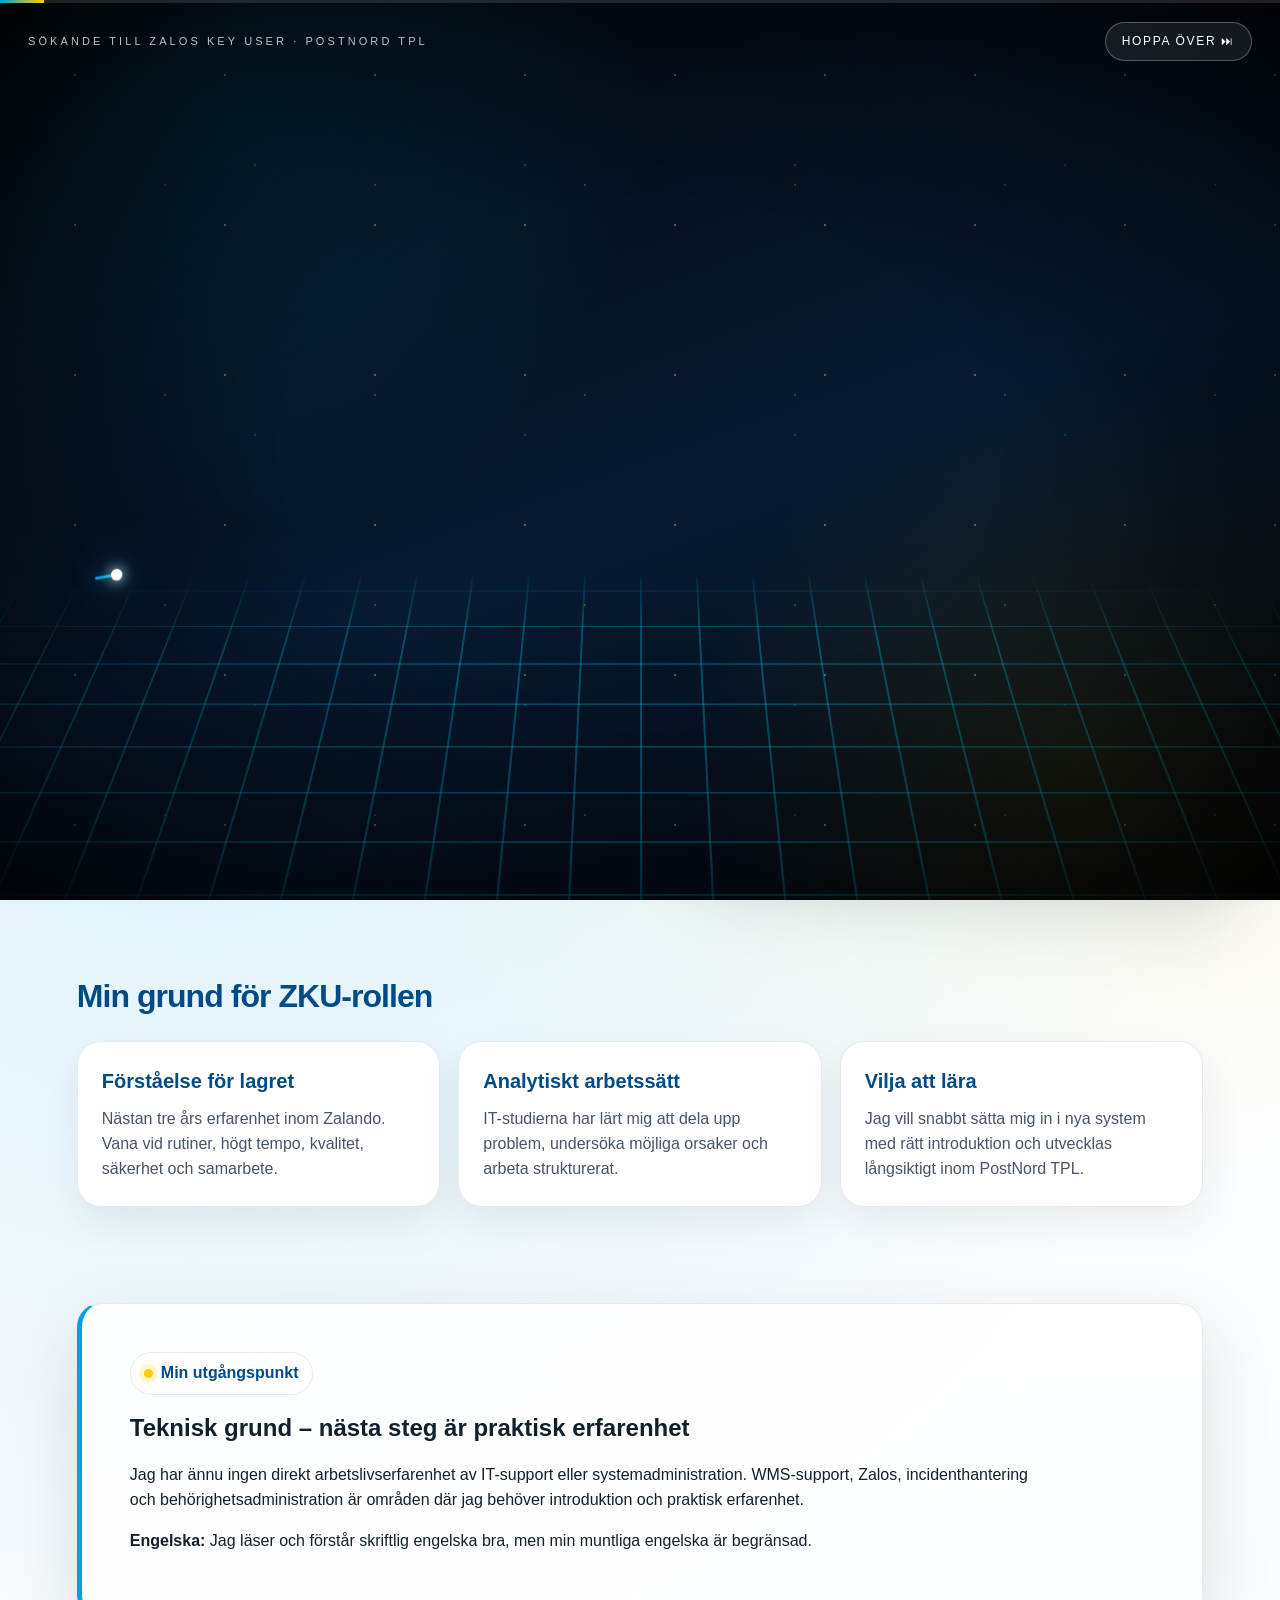
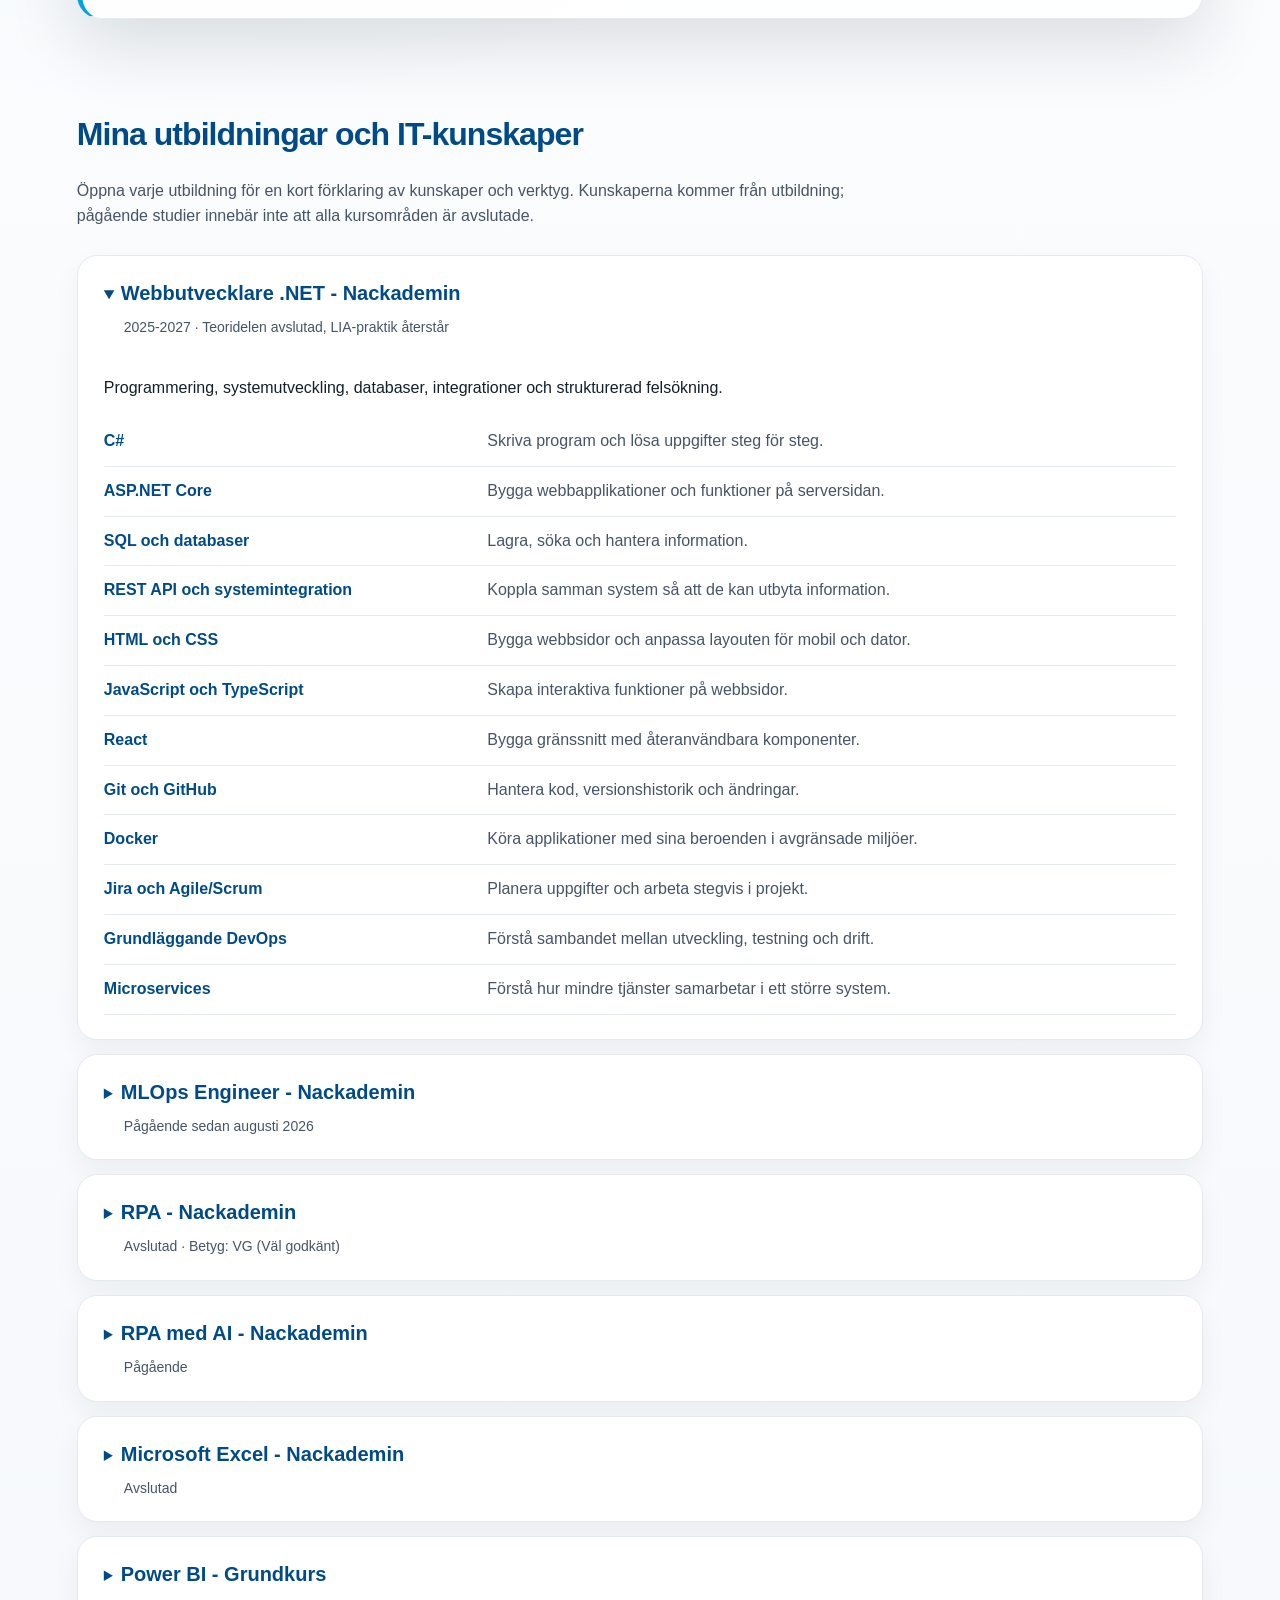
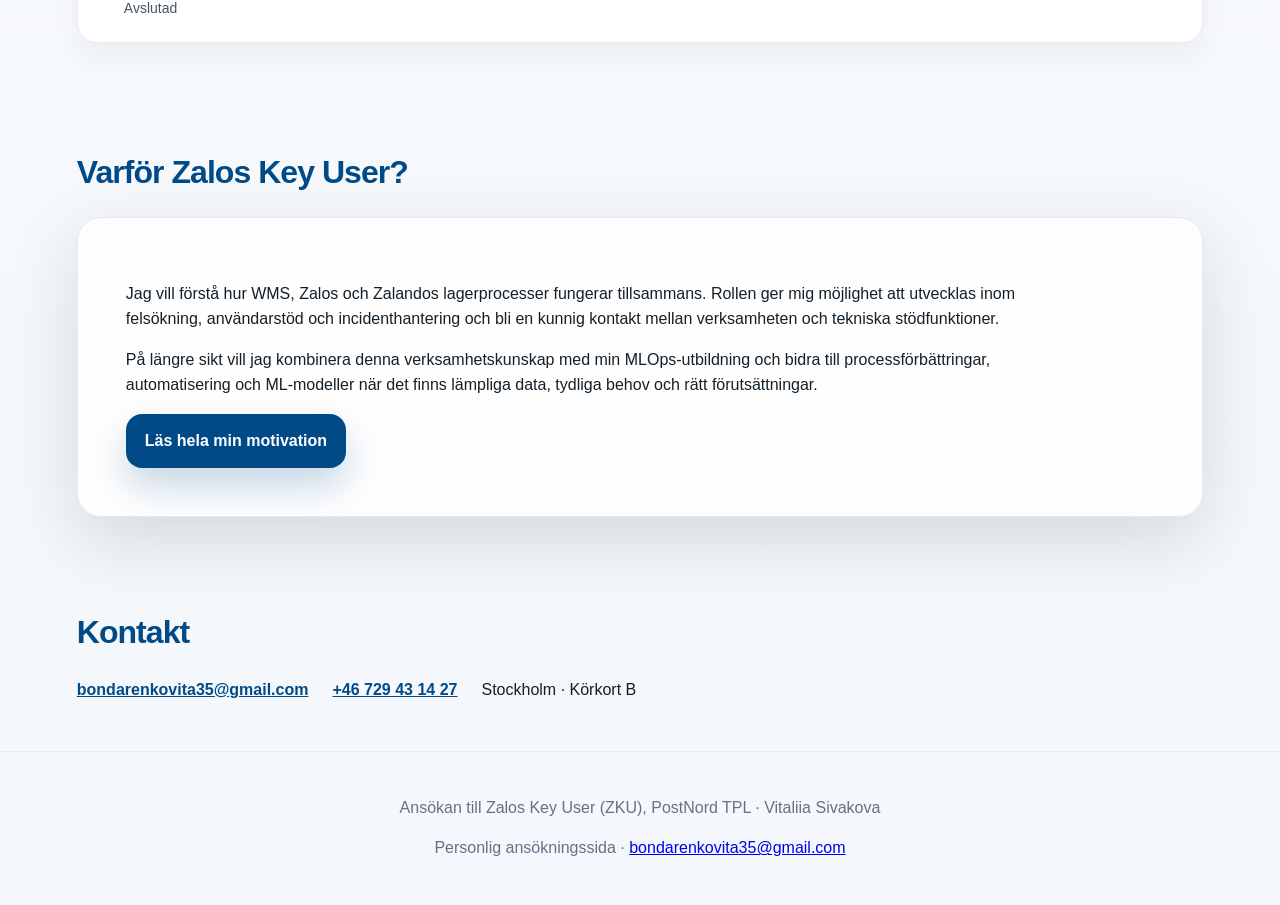
==== commit e58adaeb: "Restore career-route 3D design for Zalos Key User and official study certificates" ====
--- a/index.html
+++ b/index.html
@@ -1,74 +1,85 @@
-<!DOCTYPE html><html lang="sv"><head><meta charset="UTF-8"><meta name="viewport" content="width=device-width, initial-scale=1"><meta name="description" content="Vitaliia Sivakovas ansökan till Zalos Key User på PostNord TPL. Lagererfarenhet, IT-studier och vilja att utvecklas."><title>Vitaliia Sivakova - Zalos Key User · PostNord TPL</title><link rel="stylesheet" href="styles.css"></head><body>  <div class="intro" >
-    <div class="cosmos-field"></div>
-    <div class="nebula nebula-one"></div>
-    <div class="nebula nebula-two"></div>
-    <div class="star-orbit orbit-a"></div>
-    <div class="star-orbit orbit-b"></div>
-    <div class="star-orbit orbit-c"></div>
-    <div class="cosmic-floor"></div>
+<!DOCTYPE html><html lang="sv"><head><meta charset="UTF-8"><meta name="viewport" content="width=device-width, initial-scale=1"><meta name="description" content="Vitaliia Sivakovas ansökan till Zalos Key User på PostNord TPL. Lagererfarenhet, IT-studier och vilja att utvecklas."><title>Vitaliia Sivakova - Zalos Key User · PostNord TPL</title><link rel="stylesheet" href="styles.css"></head><body>  <div class="intro" id="intro">
+    <div class="starfield"></div>
+    <div class="grid-floor"></div>
 
-    <button class="intro-skip" type="button">Hoppa över intro</button>
-    <div class="cinema-ui intro-menu">POSTNORD TPL</div>
-
-    <div class="postnord-glow-badge">
-      <span class="pn-word">POSTNORD TPL</span>
-      <span class="pn-tpl">TPL</span>
-      <small>Ansökan · Zalos Key User</small>
+    <div class="intro-progress-track"><div class="intro-progress-bar" id="bar"></div></div>
+    <div class="intro-topbar">
+      <span class="intro-label">Sökande till Zalos Key User · PostNord TPL</span>
+      <button class="skip-btn" id="skipBtn">Hoppa över ⏭</button>
     </div>
 
-    <div class="intro-stage">
-      <div class="galaxy-disc galaxy-disc-one"></div>
-      <div class="galaxy-disc galaxy-disc-two"></div>
-      <div class="portal portal-back"></div>
-      <div class="portal portal-main"></div>
-      <div class="portal portal-front"></div>
-      <div class="portal portal-laser"></div>
-      <div class="portal portal-gold"></div>
-      <div class="portal-core"></div>
-      <div class="light-beam beam-one"></div>
-      <div class="light-beam beam-two"></div>
+    <div class="route-wrap">
+      <div class="route-tilt" id="routeTilt">
+        <svg class="route-svg route-svg-desktop" viewBox="0 0 1200 600" preserveAspectRatio="xMidYMid meet">
+          <defs>
+            <linearGradient id="routeGrad" x1="0" y1="1" x2="1" y2="0">
+              <stop offset="0" stop-color="#00A3E0"/>
+              <stop offset="1" stop-color="#FFCC00"/>
+            </linearGradient>
+          </defs>
+          <path id="routePath" class="route-path" d="M50,430 Q170,410 225,395 Q280,380 335,365 Q390,350 450,330 Q510,310 570,295 Q630,280 690,265 Q750,250 810,230 Q870,210 930,185 Q990,160 1140,60"/>
+        </svg>
+        <svg class="route-svg route-svg-mobile" viewBox="0 0 600 1200" preserveAspectRatio="xMidYMid meet">
+          <defs>
+            <linearGradient id="routeGradM" x1="0" y1="1" x2="0" y2="0">
+              <stop offset="0" stop-color="#00A3E0"/>
+              <stop offset="1" stop-color="#FFCC00"/>
+            </linearGradient>
+          </defs>
+          <path id="routePathMobile" class="route-path" style="stroke:url(#routeGradM)" d="M300,1150 Q180,1040 280,995 Q380,930 290,875 Q200,820 300,765 Q400,710 300,655 Q200,600 300,545 Q400,490 300,435 Q200,380 300,325 Q400,270 300,80"/>
+        </svg>
+        <div class="marker" id="marker"></div>
 
-      <div class="cosmic-comet comet-one"></div>
-      <div class="cosmic-comet comet-two"></div>
-      <div class="hologram-grid"></div>
-
-      <div class="intro-sequence" aria-hidden="true">
-        <section class="seq seq-postnord">
-          <div class="seq-kicker">POSTNORD TPL</div>
-          <div class="split-3d word-postnord" data-text="POSTNORD TPL">POSTNORD TPL</div>
-
-        </section>
-
-        <section class="seq seq-name">
-
-          <div class="split-3d word-name" data-text="VITALIIA SIVAKOVA">VITALIIA SIVAKOVA</div>
-
-        </section>
-
-        <section class="seq seq-role">
-          <div class="seq-kicker">SÖKANDE</div>
-          <div class="split-3d word-role" data-text="ZALOS KEY USER">ZALOS KEY USER</div>
-
-        </section>
-      </div>
-
-      <section class="seq seq-final"><div class="seq-kicker">LAGERERFARENHET · IT-STUDIER</div><div class="split-3d word-final" data-text="VILJA ATT UTVECKLAS">VILJA ATT UTVECKLAS</div></section>
-      <div class="skill-node node-left node-1"><span>Lagererfarenhet</span><small>Kvalitet, säkerhet och samarbete</small></div>
-      <div class="skill-node node-left node-2"><span>Kommunikation</span><small>Samarbetar och dokumenterar tydligt</small></div>
-      <div class="skill-node node-right node-3"><span>Systemförståelse</span><small>Teknisk grund genom IT-studier</small></div>
-      <div class="skill-node node-right node-4"><span>Resultatfokus</span><small>Analyserar problem och vill lära</small></div>
-
-      <div class="intro-logo ultra-logo">
-        <div class="intro-company">POSTNORD TPL</div>
-        <div class="intro-status">SÖKANDE</div>
-        <div class="intro-role">ZALOS KEY USER</div>
-        <div class="intro-name">VITALIIA<br />SIVAKOVA</div>
-        <div class="intro-traits">LAGER · IT-STUDIER · ANALYS · UTVECKLING</div>
-        <div class="intro-postnord-line">Vill utvecklas inom WMS, Zalos och användarstöd</div>
+        <div class="pin above m-left edge-left" style="--dx:14.2%;--dy:68.3%;--mx:30%;--my:86.7%">
+          <div class="pin-dot"></div>
+          <div class="pin-card"><i class="pin-short">Ukraina</i><b>8+ år · Ukraina</b><span>Internationell persontrafik, dokumenthantering, gränsmyndigheter</span></div>
+        </div>
+        <div class="pin below m-right" style="--dx:23.3%;--dy:63.3%;--mx:63.3%;--my:77.5%">
+          <div class="pin-dot"></div>
+          <div class="pin-card"><i class="pin-short">Eget företag</i><b>Eget företag · Ukraina</b><span>Kundkontakt, administration, planering och organisering</span></div>
+        </div>
+        <div class="pin below m-left" style="--dx:32.5%;--dy:58.3%;--mx:33.3%;--my:68.3%">
+          <div class="pin-dot"></div>
+          <div class="pin-card"><i class="pin-short">Sverige</i><b>2022–2025 · Sverige</b><span>Gymnasial utbildning, svenska som andraspråk 3, engelska 6</span></div>
+        </div>
+        <div class="pin below m-right" style="--dx:42.5%;--dy:51.7%;--mx:66.7%;--my:59.2%">
+          <div class="pin-dot"></div>
+          <div class="pin-card"><i class="pin-short">Zalando</i><b>Nästan tre år · Zalando</b><span>CEVA Logistics · lagerprocesser, kvalitet, produktivitet, säkerhet</span></div>
+        </div>
+        <div class="pin below m-left" style="--dx:52.5%;--dy:46.7%;--mx:33.3%;--my:50%">
+          <div class="pin-dot"></div>
+          <div class="pin-card"><i class="pin-short">Nackademin</i><b>2026 · Nackademin</b><span>Excel · RPA · Power BI — dataanalys, processoptimering, KPI-uppföljning</span></div>
+        </div>
+        <div class="pin below m-right" style="--dx:62.5%;--dy:41.7%;--mx:66.7%;--my:40.8%">
+          <div class="pin-dot"></div>
+          <div class="pin-card"><i class="pin-short">.NET</i><b>Sedan 2025 · Webbutvecklare .NET</b><span>Nackademin · C#, ASP.NET Core, SQL, Git/GitHub, Agile/Scrum</span></div>
+        </div>
+        <div class="pin below m-left" style="--dx:72.5%;--dy:35%;--mx:33.3%;--my:31.7%">
+          <div class="pin-dot"></div>
+          <div class="pin-card"><i class="pin-short">IBMI Berlin</i><b>2026 · IBMI, Berlin</b><span>Leadership &amp; Team Development · Time Management · Digital Transformation</span></div>
+        </div>
+        <div class="pin below m-right" style="--dx:82.5%;--dy:26.7%;--mx:66.7%;--my:22.5%">
+          <div class="pin-dot"></div>
+          <div class="pin-card"><i class="pin-short">RPA med AI</i><b>Pågående studier · Nackademin</b><span><strong>MLOps Engineer</strong> – sedan aug 2026<br><strong>RPA med AI</strong> – pågående studier</span></div>
+        </div>
+        <div class="pin below m-left m-top edge-right" style="--dx:95%;--dy:10%;--mx:50%;--my:6.7%">
+          <div class="pin-dot gold"></div>
+          <div class="pin-card gold"><i class="pin-short">PostNord TPL</i><b>PostNord TPL, Brunna</b><span>Sökande till Zalos Key User</span></div>
+        </div>
       </div>
     </div>
 
-    <div class="intro-scroll">INTRO 10 SEKUNDER · ZALOS KEY USER</div>
+    <div class="finale" id="finale">
+      <div>
+        <div class="photo-portal"><img src="profile.jpg" alt="Vitaliia Sivakova"/></div>
+        <div class="word word-name" id="wordName" data-split>Vitaliia Sivakova</div>
+        <div class="finale-kicker" id="finaleKicker">Sökande</div>
+        <div class="word word-role" id="wordRole" data-split>Zalos Key User</div>
+        <p class="role-sub" id="roleSub">Vill utvecklas inom Zalos, WMS och användarstöd.</p>
+      </div>
+    </div>
+
+    <div class="intro-vignette"></div>
   </div>
 
 <header class="site-header"><a class="brand" href="index.html" aria-label="Startsida"><span class="brand-mark">VS</span><span>Vitaliia · ZKU</span></a><button class="nav-toggle" aria-label="Öppna meny" aria-expanded="false" aria-controls="main-nav">☰</button><nav class="nav" id="main-nav"><a href="index.html">Start</a><a href="cv.html">CV</a><a href="personligt-brev.html">Personligt brev</a><a href="diplom.html">Utbildningar &amp; intyg</a></nav></header><main><section class="hero"><div class="hero-copy"><span class="eyebrow">Sökande till Zalos Key User (ZKU) · PostNord TPL</span><h1>Vitaliia <span>Sivakova</span></h1><p class="lead">Lagererfarenhet och IT-kunskaper – med vilja att växa inom PostNord TPL.</p><p>Jag vill kombinera nästan tre års erfarenhet från Zalando-verksamheten med mina IT-studier och lära mig WMS och Zalos på djupet.</p><div class="hero-actions"><a class="btn primary" href="cv.html">Öppna CV</a><a class="btn secondary" href="personligt-brev.html">Personligt brev</a><a class="btn secondary" href="#utbildning">Mina IT-kunskaper</a></div></div><div class="hero-card"><div class="photo-frame"><img src="profile.jpg" alt="Vitaliia Sivakova" width="600" height="700"></div><div class="floating-badge">Lager · IT · Analys</div></div></section>
--- a/styles.css
+++ b/styles.css
@@ -29,20 +29,146 @@
 
 body.loading{overflow:hidden}
 
-.intro{position:fixed;inset:0;z-index:1000;display:grid;place-items:center;color:#fff;overflow:hidden;perspective:2200px;background:radial-gradient(circle at 50% 50%, rgba(0,163,224,.22), transparent 24%),radial-gradient(circle at 22% 22%, rgba(255,204,0,.18), transparent 22%),radial-gradient(circle at 80% 70%, rgba(0,95,170,.28), transparent 28%),linear-gradient(145deg,#020711 0%,#061b35 42%,#02050b 100%);transition:opacity 1.1s ease,visibility 1.1s ease,transform 1.1s ease}.intro.hide{opacity:0;visibility:hidden;transform:scale(1.04)}
-.cosmos-field,.nebula,.star-orbit,.cosmic-floor,.portal,.portal-core,.light-beam{position:absolute;pointer-events:none}
-.cosmos-field{inset:0;background-image:radial-gradient(circle,rgba(255,255,255,.95) 0 1px,transparent 1.7px),radial-gradient(circle,rgba(255,204,0,.85) 0 1px,transparent 1.6px),radial-gradient(circle,rgba(0,183,255,.9) 0 1px,transparent 1.8px);background-size:130px 130px,190px 190px,260px 260px;background-position:0 0,60px 80px,120px 30px;opacity:.62;animation:starFlight 4.8s linear infinite}.nebula{width:52vw;height:52vw;border-radius:50%;filter:blur(38px);mix-blend-mode:screen;opacity:.5;animation:nebulaPulse 5s ease-in-out infinite alternate}.nebula-one{left:-16vw;top:12vh;background:radial-gradient(circle,rgba(0,163,224,.45),rgba(0,75,135,.05),transparent 70%)}.nebula-two{right:-14vw;bottom:4vh;background:radial-gradient(circle,rgba(255,204,0,.26),rgba(0,163,224,.14),transparent 70%);animation-delay:.9s}
-.cinema-ui{position:absolute;z-index:4;font-size:11px;letter-spacing:.28em;color:rgba(255,255,255,.82);text-transform:uppercase}.intro-counter{top:32px;left:36px}.intro-menu{top:32px;right:36px;text-align:right}
-.intro-stage{position:relative;width:min(1160px,92vw);height:min(680px,76vh);display:grid;place-items:center;transform-style:preserve-3d;animation:stageCinematic 5.9s cubic-bezier(.16,1,.3,1) forwards}
-.portal{border-radius:50%;transform-style:preserve-3d;filter:drop-shadow(0 0 28px rgba(0,183,255,.32))}.portal-back{width:680px;height:680px;border:1px solid rgba(255,255,255,.10);box-shadow:0 0 120px rgba(0,163,224,.26),inset 0 0 90px rgba(255,255,255,.05);animation:portalSpin 10s linear infinite,portalReveal 3.8s ease forwards}.portal-main{width:520px;height:520px;border:2px solid rgba(0,183,255,.62);box-shadow:0 0 60px rgba(0,183,255,.55),inset 0 0 60px rgba(255,204,0,.18);animation:portalSpinReverse 7s linear infinite,portalReveal 3.6s ease forwards}.portal-front{width:410px;height:410px;border:1px solid rgba(255,204,0,.72);box-shadow:0 0 48px rgba(255,204,0,.42),inset 0 0 60px rgba(255,255,255,.08);animation:portalSpin 5.8s linear infinite,portalReveal 3.4s ease forwards}.portal::before,.portal::after{content:"";position:absolute;inset:-8px;border-radius:50%;border:1px solid rgba(255,255,255,.09)}.portal::after{inset:18px;border-color:rgba(255,204,0,.14)}.portal-core{width:320px;height:320px;border-radius:50%;background:radial-gradient(circle,rgba(255,255,255,.20),rgba(0,163,224,.09) 38%,transparent 70%);filter:blur(2px);box-shadow:0 0 130px rgba(0,183,255,.30);animation:coreBreath 2.8s ease-in-out infinite alternate}
-.star-orbit{width:720px;height:720px;border-radius:50%;border:1px solid rgba(255,255,255,.08);top:50%;left:50%;transform:translate(-50%,-50%) rotateX(62deg);animation:orbitTurn 9s linear infinite;opacity:.72}.orbit-b{width:560px;height:560px;animation-duration:7s;animation-direction:reverse;border-color:rgba(255,204,0,.12)}.orbit-c{width:880px;height:880px;animation-duration:13s;border-color:rgba(0,183,255,.13)}.star-orbit::before,.star-orbit::after{content:"";position:absolute;width:10px;height:10px;border-radius:50%;background:#fff;box-shadow:0 0 18px #fff,0 0 42px rgba(255,204,0,.85);top:50%;left:-5px}.star-orbit::after{left:auto;right:-5px;background:#80e8ff;box-shadow:0 0 20px #80e8ff,0 0 50px rgba(0,183,255,.9)}
-.cosmic-floor{left:50%;bottom:-20%;width:900px;height:460px;transform:translateX(-50%) rotateX(72deg);border-radius:50%;background:radial-gradient(ellipse at center,rgba(0,183,255,.34),rgba(255,204,0,.08) 44%,transparent 70%);border:1px solid rgba(255,255,255,.1);box-shadow:0 0 95px rgba(0,183,255,.22),inset 0 0 70px rgba(255,204,0,.10);animation:floorPulse 3s ease-in-out infinite alternate}
-.light-beam{height:150%;width:110px;top:-25%;background:linear-gradient(90deg,transparent,rgba(255,255,255,.34),transparent);filter:blur(3px);opacity:0;transform:rotate(24deg)}.beam-one{animation:beamSweep 4.4s cubic-bezier(.16,1,.3,1) forwards .8s}.beam-two{width:70px;animation:beamSweep 5.2s cubic-bezier(.16,1,.3,1) forwards 2.1s;opacity:.5}
-.ultra-logo{position:relative;z-index:3;text-align:center;transform-style:preserve-3d;padding:50px 74px;border-radius:38px;background:linear-gradient(145deg,rgba(255,255,255,.15),rgba(255,255,255,.035));border:1px solid rgba(255,255,255,.22);box-shadow:0 42px 140px rgba(0,0,0,.62),inset 0 1px 0 rgba(255,255,255,.3),0 0 100px rgba(0,183,255,.22);backdrop-filter:blur(4px);animation:logoEntrance 5.9s cubic-bezier(.16,1,.3,1) forwards}.ultra-logo::before{content:"";position:absolute;inset:14px;border-radius:28px;border:1px solid rgba(255,204,0,.26);transform:translateZ(-52px)}.ultra-logo::after{content:"";position:absolute;inset:-24px;border-radius:50px;background:radial-gradient(circle at center,rgba(0,183,255,.24),transparent 70%);filter:blur(16px);z-index:-1}.intro-status{font-size:18px;letter-spacing:.34em;color:rgba(255,255,255,.82);opacity:0;animation:textStep .9s ease forwards 1.35s}.intro-role{margin-top:8px;font-size:22px;letter-spacing:.28em;color:#fff4bf;text-transform:uppercase;opacity:0;animation:textStep .9s ease forwards 1.9s;background:transparent;border:0;padding:0;display:block}.intro-name{margin-top:22px;font-family:Georgia,'Times New Roman',serif;font-size:clamp(52px,7.6vw,106px);line-height:.86;letter-spacing:.03em;color:#ffe8b2;text-shadow:0 0 16px rgba(255,204,0,.42),0 20px 80px rgba(0,0,0,.72);opacity:0;transform:translateZ(180px) scale(1.35);animation:nameHero 1.35s cubic-bezier(.16,1,.3,1) forwards 2.55s}.intro-traits{margin-top:26px;font-size:16px;letter-spacing:.24em;color:#dff6ff;text-transform:uppercase;opacity:0;animation:textStep .9s ease forwards 3.55s}
-.skill-node{position:absolute;z-index:5;width:220px;color:#fff;opacity:0;filter:blur(4px);animation:nodeAppear .75s ease forwards}.skill-node span{display:block;font-size:14px;font-weight:900;letter-spacing:.12em;text-transform:uppercase;margin-bottom:7px}.skill-node small{display:block;font-size:13px;line-height:1.35;color:rgba(255,255,255,.82)}.skill-node::before{content:"";position:absolute;top:18px;width:96px;height:1px;background:linear-gradient(90deg,rgba(255,204,0,.9),transparent)}.skill-node::after{content:"";position:absolute;top:13px;width:10px;height:10px;border-radius:50%;background:#fff;box-shadow:0 0 18px #fff,0 0 44px rgba(255,204,0,.95)}.node-left{left:18px;text-align:left}.node-left::before{left:145px}.node-left::after{left:137px}.node-right{right:18px;text-align:left}.node-right::before{right:145px;transform:scaleX(-1)}.node-right::after{right:137px}.node-1{top:32%;animation-delay:3.15s}.node-2{top:58%;animation-delay:3.45s}.node-3{top:32%;animation-delay:3.75s}.node-4{top:58%;animation-delay:4.05s}
-.intro-scroll{position:absolute;bottom:34px;left:50%;transform:translateX(-50%);z-index:4;color:rgba(255,255,255,.72);font-size:11px;letter-spacing:.34em;text-transform:uppercase;opacity:0;animation:textStep .8s ease forwards 4.2s}
-@keyframes stageCinematic{0%{transform:translateZ(-1200px) rotateX(28deg) rotateY(-25deg);opacity:0}36%{transform:translateZ(140px) rotateX(0) rotateY(0);opacity:1}100%{transform:translateZ(0) rotateX(0) rotateY(0);opacity:1}}@keyframes logoEntrance{0%{opacity:0;transform:translateZ(-900px) rotateX(45deg) scale(.3);filter:blur(30px)}34%{opacity:1;transform:translateZ(240px) rotateX(0) scale(1.06);filter:blur(0)}70%{transform:translateZ(70px) scale(.94)}100%{opacity:1;transform:translateZ(0) scale(.86)}}@keyframes nameHero{0%{opacity:0;transform:translateY(42px) translateZ(220px) scale(1.35);filter:blur(4px)}100%{opacity:1;transform:translateY(0) translateZ(120px) scale(1);filter:blur(0)}}@keyframes textStep{0%{opacity:0;transform:translateY(18px) translateZ(80px);filter:blur(3px)}100%{opacity:1;transform:translateY(0) translateZ(0);filter:blur(0)}}@keyframes nodeAppear{0%{opacity:0;transform:translateY(24px);filter:blur(4px)}100%{opacity:1;transform:translateY(0);filter:blur(0)}}@keyframes portalSpin{to{transform:rotateZ(360deg)}}@keyframes portalSpinReverse{to{transform:rotateZ(-360deg)}}@keyframes portalReveal{0%{opacity:0;filter:blur(4px);transform:scale(.4) rotateZ(-60deg)}100%{opacity:1;filter:blur(0);transform:scale(1) rotateZ(0)}}@keyframes coreBreath{to{transform:scale(1.08);opacity:.9}}@keyframes orbitTurn{to{transform:translate(-50%,-50%) rotateX(62deg) rotateZ(360deg)}}@keyframes starFlight{to{background-position:0 -260px,60px -190px,120px -280px}}@keyframes nebulaPulse{to{transform:scale(1.12) rotate(8deg);opacity:.72}}@keyframes floorPulse{to{transform:translateX(-50%) rotateX(72deg) scale(1.08);opacity:.9}}@keyframes beamSweep{0%{left:-20%;opacity:0}18%{opacity:.9}100%{left:110%;opacity:0}}
-@media(max-width:820px){.intro-menu{display:none}.intro-counter{top:22px;left:22px}.intro-stage{height:70vh;width:96vw}.portal-back{width:390px;height:390px}.portal-main{width:300px;height:300px}.portal-front{width:230px;height:230px}.portal-core{width:190px;height:190px}.ultra-logo{padding:34px 28px;border-radius:28px}.intro-name{font-size:48px}.intro-status{font-size:12px}.intro-role{font-size:14px}.intro-traits{font-size:11px;line-height:1.6}.skill-node{display:none}.cosmic-floor{width:620px;height:300px}.star-orbit{width:420px;height:420px}.orbit-b{width:320px;height:320px}.orbit-c{width:520px;height:520px}}
+/* ===================== INTRO — karriärresan ===================== */
+.intro{
+  position:fixed;inset:0;z-index:1000;overflow:hidden;perspective:1600px;color:#fff;
+  background:
+    radial-gradient(circle at 18% 12%, rgba(0,163,224,.16), transparent 32%),
+    radial-gradient(circle at 85% 85%, rgba(255,204,0,.10), transparent 30%),
+    linear-gradient(160deg,#03060c 0%,#071b33 55%,#020409 100%);
+  transition:opacity 1s ease, visibility 1s ease, transform 1s ease;
+}
+.intro.hide{opacity:0;visibility:hidden;transform:scale(1.04)}
+
+.starfield{
+  position:absolute;inset:0;pointer-events:none;z-index:1;
+  background-image:
+    radial-gradient(circle, rgba(255,255,255,.95) 0 1px, transparent 1.6px),
+    radial-gradient(circle, rgba(255,204,0,.75) 0 1px, transparent 1.5px),
+    radial-gradient(circle, rgba(0,183,255,.8) 0 1px, transparent 1.7px);
+  background-size:150px 150px, 210px 210px, 270px 270px;
+  background-position:0 0, 60px 80px, 120px 30px;
+  opacity:.32;
+  animation:starTwinkle 3.6s ease-in-out infinite alternate;
+}
+@keyframes starTwinkle{0%{opacity:.28}100%{opacity:.68}}
+
+.intro.finale-active .starfield{animation-play-state:paused;opacity:0 !important}
+
+.grid-floor{
+  position:absolute;left:50%;bottom:-12%;width:170%;height:60%;
+  transform:translateX(-50%) rotateX(58deg);
+  background-image:
+    repeating-linear-gradient(0deg, rgba(0,210,255,.30) 0 2px, transparent 2px 64px),
+    repeating-linear-gradient(90deg, rgba(0,210,255,.30) 0 2px, transparent 2px 64px);
+  background-position:0 0;
+  -webkit-mask-image:radial-gradient(ellipse at center, #000 45%, transparent 78%);
+          mask-image:radial-gradient(ellipse at center, #000 45%, transparent 78%);
+  animation:gridNeonPulse 3s ease-in-out infinite alternate;
+}
+@keyframes gridNeonPulse{
+  0%{opacity:.55;filter:drop-shadow(0 0 8px rgba(0,183,255,.4)) drop-shadow(0 0 20px rgba(0,183,255,.22))}
+  100%{opacity:.95;filter:drop-shadow(0 0 16px rgba(255,204,0,.55)) drop-shadow(0 0 40px rgba(0,183,255,.5))}
+}
+
+.intro-vignette{position:absolute;inset:0;pointer-events:none;z-index:3;background:radial-gradient(ellipse at center, transparent 0 40%, rgba(0,0,0,.46) 78%, rgba(0,0,0,.82) 100%)}
+
+.intro-topbar{position:absolute;top:0;left:0;right:0;z-index:20;display:flex;align-items:center;justify-content:space-between;padding:22px 28px}
+.intro-progress-track{position:absolute;top:0;left:0;right:0;height:3px;background:rgba(255,255,255,.12);z-index:21}
+.intro-progress-bar{height:100%;width:0%;background:linear-gradient(90deg,var(--light-blue),var(--yellow))}
+.intro-label{font-size:11px;letter-spacing:.28em;text-transform:uppercase;color:rgba(255,255,255,.75);opacity:0;transition:opacity .8s ease}
+.intro.ready .intro-label{opacity:1}
+.skip-btn{font:inherit;font-size:12px;letter-spacing:.14em;text-transform:uppercase;color:#fff;background:rgba(255,255,255,.08);border:1px solid rgba(255,255,255,.28);border-radius:999px;padding:9px 16px;cursor:pointer;display:flex;align-items:center;gap:8px}
+.skip-btn:hover{background:rgba(255,255,255,.18)}
+
+.route-wrap{position:absolute;inset:0;display:grid;place-items:center;z-index:4;transform-style:preserve-3d;opacity:1;transition:opacity 1s ease}
+.intro.finale-active .route-wrap{opacity:0}
+.intro.finale-active .grid-floor{animation-play-state:paused;opacity:0!important;transition:opacity .8s ease}
+.route-tilt{position:relative;width:min(1240px,95vw);aspect-ratio:2/1;transform-style:preserve-3d}
+.route-svg{position:absolute;inset:0;width:100%;height:100%;overflow:visible}
+.route-svg-mobile{display:none}
+.route-path{fill:none;stroke:url(#routeGrad);stroke-width:3;stroke-linecap:round;filter:drop-shadow(0 0 8px rgba(0,183,255,.5))}
+.marker{position:absolute;width:12px;height:12px;margin:-6px;border-radius:50%;background:#fff;box-shadow:0 0 14px #fff,0 0 34px rgba(0,183,255,.9);opacity:0;transition:opacity .3s ease}
+.marker.show{opacity:1}
+
+.pin{position:absolute;left:var(--dx);top:var(--dy);transform:translate(-50%,-50%);text-align:center;z-index:6}
+.pin-dot{width:12px;height:12px;margin:0 auto;border-radius:50%;background:#8ee8ff;box-shadow:0 0 14px #8ee8ff,0 0 32px rgba(0,183,255,.85);opacity:0;transform:scale(.3);transition:opacity .4s ease, transform .4s cubic-bezier(.16,1,.3,1)}
+.pin-dot.gold{background:#ffe28a;box-shadow:0 0 16px #ffe28a,0 0 38px rgba(255,204,0,.9)}
+.pin.show .pin-dot{opacity:1;transform:scale(1)}
+.pin-card{position:absolute;left:50%;transform:translate(-50%,8px);width:250px;padding:14px 17px;border-radius:16px;background:rgba(4,16,30,.8);border:1px solid rgba(255,255,255,.18);backdrop-filter:blur(3px);opacity:0;transition:opacity .5s ease .1s, transform .5s cubic-bezier(.16,1,.3,1) .1s;pointer-events:none}
+.pin-card b{display:block;font-size:15px;letter-spacing:.02em;color:#ffe28a}
+.pin-card span{display:block;margin-top:5px;font-size:13px;line-height:1.4;color:#dff3ff}
+.pin.above .pin-card{bottom:18px;transform:translate(-50%,8px)}
+.pin.below .pin-card{top:18px;transform:translate(-50%,-8px)}
+.pin.show .pin-card{opacity:1;transform:translate(-50%,0)}
+.pin-short{display:none;font-size:11px;font-weight:800;letter-spacing:.03em;color:#ffe28a;white-space:nowrap}
+.pin.show:not(.active) .pin-card{width:auto;padding:7px 12px;border-radius:10px}
+.pin.show:not(.active) .pin-card b,.pin.show:not(.active) .pin-card span{display:none}
+.pin.show:not(.active) .pin-card .pin-short{display:block}
+.pin.active .pin-dot{transform:scale(1.25)}
+.pin-card.gold b{color:#fff4bf}
+.pin-card.gold{border-color:rgba(255,204,0,.35)}
+/* on the wide desktop route the first/last waypoint sit close to its edge —
+   anchor their cards inward instead of centering, so nothing overflows
+   off-screen even on a narrower desktop window. Not needed below 821px:
+   the mobile route below is a different, vertical layout where no
+   waypoint sits near the screen edge. */
+@media(min-width:821px){
+  .pin.edge-left .pin-card{left:0;transform:translate(0,8px)}
+  .pin.edge-left.below .pin-card{transform:translate(0,-8px)}
+  .pin.edge-left.show:not(.active) .pin-card{transform:translate(0,8px)}
+  .pin.edge-right .pin-card{left:auto;right:0;transform:translate(0,8px)}
+  .pin.edge-right.below .pin-card{transform:translate(0,-8px)}
+  .pin.edge-right.show:not(.active) .pin-card{transform:translate(0,8px)}
+}
+
+.finale{position:absolute;inset:0;display:grid;place-items:center;text-align:center;z-index:8;opacity:0;pointer-events:none;transform:translateZ(0) scale(.92);transition:opacity .8s ease, transform .8s cubic-bezier(.16,1,.3,1)}
+.finale.show{opacity:1;transform:translateZ(0) scale(1)}
+.photo-portal{width:190px;height:190px;border-radius:50%;overflow:hidden;border:3px solid rgba(255,204,0,.85);box-shadow:0 0 60px rgba(0,183,255,.55),0 0 110px rgba(255,204,0,.3);opacity:0;transform:scale(.4) rotate(-16deg);filter:blur(4px);transition:opacity .9s cubic-bezier(.16,1,.3,1), transform .9s cubic-bezier(.16,1,.3,1), filter .9s ease}
+.photo-portal img{width:100%;height:100%;object-fit:cover;object-position:center 20%;display:block}
+.finale.show .photo-portal{opacity:1;transform:scale(1) rotate(0);filter:blur(0)}
+.word{position:relative;font-family:Georgia,'Times New Roman',serif;font-weight:800;text-transform:uppercase;color:#ffe7b3;line-height:.95;white-space:nowrap;margin-top:20px;text-shadow:0 0 14px rgba(255,204,0,.42),0 0 32px rgba(0,183,255,.26),0 16px 60px rgba(0,0,0,.7);opacity:0;transition:opacity .3s ease}
+.word.show{opacity:1}
+.word::before,.word::after{content:attr(data-text);position:absolute;inset:0;pointer-events:none;mix-blend-mode:screen;opacity:.3}
+.word::before{color:#28c7ff;transform:translate3d(-1.5px,-1px,0)}
+.word::after{color:#ffcc00;transform:translate3d(1.5px,1px,0)}
+.word-name{font-size:clamp(28px,4.6vw,60px)}
+.finale-kicker{margin-top:16px;font-size:11px;letter-spacing:.34em;text-transform:uppercase;color:#bfeaff;opacity:0;transition:opacity .5s ease}
+.finale-kicker.show{opacity:1}
+.word-role{font-size:clamp(20px,3.2vw,38px);margin-top:4px}
+.lt{display:inline-block;opacity:0;transform:translateY(20px) rotateX(70deg)}
+.word.show .lt{animation:letterIn .55s cubic-bezier(.16,1,.3,1) forwards}
+@keyframes letterIn{to{opacity:1;transform:translateY(0) rotateX(0)}}
+.role-sub{margin-top:14px;font-size:13px;letter-spacing:.06em;color:#d8f4ff;max-width:420px;opacity:0;transition:opacity .6s ease .2s}
+.role-sub.show{opacity:1}
+
+@media(max-width:820px){
+  /* the wide 2:1 desktop route becomes a tall, tighter zig-zag so it
+     actually fills a phone screen instead of shrinking into a thin strip */
+  .route-tilt{width:min(400px,92vw);aspect-ratio:1/2}
+  .route-svg-desktop{display:none}
+  .route-svg-mobile{display:block}
+  .pin{left:var(--mx);top:var(--my)}
+
+  .intro .pin-card{width:150px;font-size:10px}
+  .intro .word-name{font-size:26px}
+  .intro .word-role{font-size:18px}
+  .intro .photo-portal{width:140px;height:140px}
+
+  /* the mobile path zig-zags between a left and a right column with
+     waypoints fairly close together vertically — a card anchored above
+     or below (like on desktop) would be tall enough to cover the next
+     waypoint. Anchoring it sideways, into the gap between the two
+     columns, keeps it clear of its neighbours instead. */
+  .pin.m-left .pin-card,.pin.m-right .pin-card{top:50%;bottom:auto;transform:translate(0,-50%)}
+  .pin.m-left .pin-card{left:18px}
+  .pin.m-right .pin-card{left:auto;right:18px}
+  .pin.show.m-left .pin-card,.pin.show.m-right .pin-card{opacity:1;transform:translate(0,-50%)}
+
+  /* the waypoint nearest the top of the mobile path has no room above it
+     for a vertically-centered card — anchor it below the dot instead */
+  .pin.m-top .pin-card,.pin.show.m-top .pin-card{top:20px;bottom:auto;transform:translate(0,0)}
+}
 
 .site-header{
   position:sticky;
@@ -228,7 +354,36 @@
 }
 .document-hero{
   padding:56px 6vw 30px;
-}
+  perspective:1000px;
+}
+.page-kicker{
+  display:inline-flex;
+  align-items:center;
+  gap:8px;
+  margin-bottom:10px;
+  font-size:12px;
+  font-weight:800;
+  letter-spacing:.24em;
+  text-transform:uppercase;
+  color:var(--blue);
+  opacity:0;
+  animation:kickerFade .6s ease forwards .1s;
+}
+.page-kicker::before{
+  content:"";
+  width:8px;height:8px;border-radius:50%;
+  background:var(--yellow);
+  box-shadow:0 0 0 4px rgba(255,204,0,.2);
+}
+@keyframes kickerFade{to{opacity:1}}
+.split-3d-title{perspective:700px;display:block}
+.pt-letter{
+  display:inline-block;
+  opacity:0;
+  transform:translateY(26px) rotateX(75deg) translateZ(-40px);
+  animation:ptLetterIn .6s cubic-bezier(.16,1,.3,1) forwards;
+}
+@keyframes ptLetterIn{to{opacity:1;transform:translateY(0) rotateX(0) translateZ(0)}}
 .pdf-box{
   background:#fff;
   border:1px solid var(--line);
@@ -236,6 +391,20 @@
   padding:18px;
   box-shadow:var(--shadow);
 }
+.pdf-box.reveal{
+  transform:translateY(30px) rotateX(9deg) scale(.98);
+  transform-origin:top center;
+}
+.pdf-box.reveal.show{
+  transform:translateY(0) rotateX(0) scale(1);
+}
+.diploma-card.reveal{
+  transform:translateY(24px) rotateX(10deg) scale(.97);
+  transform-origin:top center;
+}
+.diploma-card.reveal.show{
+  transform:translateY(0) rotateX(0) scale(1);
+}
 .pdf-toolbar{
   display:flex;
   justify-content:space-between;
@@ -255,6 +424,7 @@
   display:grid;
   grid-template-columns:repeat(2,1fr);
   gap:18px;
+  perspective:1000px;
 }
 .diploma-card .meta{font-weight:800;color:var(--blue);margin-bottom:8px}
 .diploma-card .mini-actions{display:flex;gap:10px;flex-wrap:wrap;margin-top:14px}
@@ -300,40 +470,6 @@
   }
 }
 
-
-.intro-cv{
-  margin-top:18px;
-  font-size:clamp(22px,3vw,44px);
-  font-weight:800;
-  letter-spacing:.02em;
-  opacity:0;
-  transform:translateZ(-400px) translateY(20px) rotateX(18deg);
-  animation:cvFly 4.2s cubic-bezier(.16,1,.3,1) forwards;
-  animation-delay:.6s;
-}
-
-.intro-stars{
-  position:absolute;
-  inset:-20%;
-  background:
-    radial-gradient(circle, rgba(255,255,255,.75) 1px, transparent 1.5px) 0 0/90px 90px,
-    radial-gradient(circle, rgba(255,204,0,.55) 1px, transparent 1.5px) 30px 45px/120px 120px;
-  transform:translateZ(-800px);
-  animation:starsMove 4.2s ease-out forwards;
-  opacity:.65;
-}
-
-@keyframes cvFly{
-  0%,45%{opacity:0;transform:translateZ(-520px) translateY(30px) rotateX(22deg);filter:blur(3px)}
-  65%{opacity:1;transform:translateZ(70px) translateY(0) rotateX(0);filter:blur(0)}
-  100%{opacity:1;transform:translateZ(0) scale(.92)}
-}
-
-@keyframes starsMove{
-  from{transform:translateZ(-900px) scale(.65);opacity:.7}
-  to{transform:translateZ(120px) scale(1.35);opacity:0}
-}
-
 .studio-link{
   color:var(--blue);
   font-weight:800;
@@ -342,207 +478,12 @@
 .studio-link:hover{text-decoration:underline}
 
 
-/* === ULTRA MAX POSTNORD INTRO UPGRADE === */
-.intro{
-  background:
-    radial-gradient(circle at 50% 52%, rgba(255,204,0,.18), transparent 18%),
-    radial-gradient(circle at 50% 48%, rgba(0,183,255,.26), transparent 30%),
-    radial-gradient(circle at 20% 22%, rgba(0,163,224,.22), transparent 24%),
-    radial-gradient(circle at 78% 68%, rgba(255,204,0,.15), transparent 26%),
-    linear-gradient(145deg,#01040a 0%,#05172d 36%,#02050a 100%);
-}
-.postnord-glow-badge{
-  position:absolute;
-  top:28px;
-  left:50%;
-  transform:translateX(-50%) translateY(-18px);
-  z-index:6;
-  display:flex;
-  align-items:baseline;
-  gap:12px;
-  padding:13px 22px 12px;
-  border:1px solid rgba(255,255,255,.18);
-  border-radius:999px;
-  background:linear-gradient(145deg,rgba(0,75,135,.52),rgba(0,163,224,.14));
-  box-shadow:0 0 42px rgba(0,183,255,.22), inset 0 1px 0 rgba(255,255,255,.22);
-  backdrop-filter:blur(4px);
-  opacity:0;
-  animation:badgeDrop .95s cubic-bezier(.16,1,.3,1) forwards .35s;
-}
-.postnord-glow-badge .pn-word{font-size:28px;font-weight:900;letter-spacing:-.06em;color:#8ee8ff;text-shadow:0 0 18px rgba(0,183,255,.55)}
-.postnord-glow-badge .pn-tpl{font-size:13px;font-weight:900;color:#ffd84d;letter-spacing:.12em;text-shadow:0 0 18px rgba(255,204,0,.55)}
-.postnord-glow-badge small{font-size:11px;letter-spacing:.22em;text-transform:uppercase;color:rgba(255,255,255,.74);margin-left:8px}
-.galaxy-disc{position:absolute;left:50%;top:50%;border-radius:50%;pointer-events:none;transform-style:preserve-3d;filter:drop-shadow(0 0 30px rgba(0,183,255,.25));}
-.galaxy-disc-one{width:900px;height:900px;transform:translate(-50%,-50%) rotateX(71deg);border:1px solid rgba(0,183,255,.14);background:conic-gradient(from 0deg,transparent,rgba(0,183,255,.22),transparent,rgba(255,204,0,.18),transparent);animation:galaxySpin 11s linear infinite;opacity:.55}
-.galaxy-disc-two{width:660px;height:660px;transform:translate(-50%,-50%) rotateX(64deg);border:1px solid rgba(255,204,0,.16);background:conic-gradient(from 80deg,transparent,rgba(255,204,0,.24),transparent,rgba(0,183,255,.18),transparent);animation:galaxySpinReverse 8.5s linear infinite;opacity:.48}
-.portal-laser{width:610px;height:610px;border:1px dashed rgba(255,255,255,.20);box-shadow:0 0 80px rgba(0,183,255,.28),inset 0 0 50px rgba(255,255,255,.05);animation:portalSpinReverse 4.8s linear infinite, portalReveal 3.2s ease forwards}
-.portal-gold{width:455px;height:455px;border:2px solid rgba(255,204,0,.55);box-shadow:0 0 70px rgba(255,204,0,.38),inset 0 0 50px rgba(255,255,255,.05);animation:portalSpin 3.9s linear infinite, portalReveal 3.1s ease forwards}
-.ultra-logo{
-  background:
-    radial-gradient(circle at 50% 0%,rgba(255,204,0,.18),transparent 36%),
-    linear-gradient(145deg,rgba(255,255,255,.17),rgba(0,75,135,.10),rgba(255,255,255,.035));
-  border:1px solid rgba(255,255,255,.28);
-  box-shadow:
-    0 50px 170px rgba(0,0,0,.72),
-    inset 0 1px 0 rgba(255,255,255,.34),
-    0 0 115px rgba(0,183,255,.28),
-    0 0 80px rgba(255,204,0,.13);
-}
-.intro-company{font-size:17px;letter-spacing:.32em;color:#8ee8ff;text-transform:uppercase;font-weight:900;margin-bottom:8px;opacity:0;text-shadow:0 0 20px rgba(0,183,255,.55);animation:textStep .9s ease forwards 1.05s}
-.intro-status{animation-delay:1.45s!important}
-.intro-role{animation-delay:1.95s!important}
-.intro-name{animation-delay:2.55s!important;color:#ffe7a3;text-shadow:0 0 20px rgba(255,204,0,.56),0 0 60px rgba(0,183,255,.20),0 22px 90px rgba(0,0,0,.82)}
-.intro-traits{animation-delay:3.55s!important}
-.intro-postnord-line{margin-top:16px;font-size:13px;line-height:1.5;letter-spacing:.12em;color:#9eeeff;text-transform:uppercase;opacity:0;animation:textStep .9s ease forwards 4.05s;text-shadow:0 0 18px rgba(0,183,255,.45)}
-.skill-node span{color:#fff7c7;text-shadow:0 0 16px rgba(255,204,0,.36)}
-.skill-node small{color:rgba(224,249,255,.9)}
-.intro::before,.intro::after{content:"";position:absolute;inset:-20%;pointer-events:none;mix-blend-mode:screen;opacity:.35;background:linear-gradient(110deg,transparent 20%,rgba(255,255,255,.12) 42%,transparent 58%);animation:cinemaSweep 5.8s cubic-bezier(.16,1,.3,1) infinite;z-index:2}.intro::after{animation-delay:2.8s;opacity:.18;transform:rotate(18deg)}
-@keyframes badgeDrop{to{opacity:1;transform:translateX(-50%) translateY(0)}}
-@keyframes galaxySpin{to{transform:translate(-50%,-50%) rotateX(71deg) rotateZ(360deg)}}
-@keyframes galaxySpinReverse{to{transform:translate(-50%,-50%) rotateX(64deg) rotateZ(-360deg)}}
-@keyframes cinemaSweep{0%{transform:translateX(-70%) rotate(8deg)}100%{transform:translateX(70%) rotate(8deg)}}
-@media(max-width:820px){.postnord-glow-badge{top:16px;padding:10px 14px}.postnord-glow-badge .pn-word{font-size:22px}.postnord-glow-badge small{display:none}.intro-company{font-size:12px}.intro-postnord-line{font-size:10px}.galaxy-disc-one{width:520px;height:520px}.galaxy-disc-two{width:380px;height:380px}.portal-laser{width:330px;height:330px}.portal-gold{width:260px;height:260px}}
-
-
-/* ===== ULTRA MAX 10 SEKUNDER INTRO – PROFESSIONAL 3D SEQUENCE ===== */
-.intro{
-  --intro-time: 10s;
-  background:
-    radial-gradient(circle at 50% 46%, rgba(0,183,255,.28), transparent 22%),
-    radial-gradient(circle at 22% 24%, rgba(255,204,0,.24), transparent 23%),
-    radial-gradient(circle at 82% 68%, rgba(0,95,170,.34), transparent 30%),
-    linear-gradient(145deg,#02050b 0%,#061a30 42%,#010205 100%) !important;
-}
-.intro::before{
-  content:"";
-  position:absolute;
-  inset:-20%;
-  background:
-    conic-gradient(from 0deg at 50% 50%, transparent 0deg, rgba(0,183,255,.15) 50deg, transparent 90deg, rgba(255,204,0,.16) 150deg, transparent 220deg, rgba(0,183,255,.12) 300deg, transparent 360deg);
-  filter:blur(4px);
-  animation:universeRotate 10s linear infinite;
-  opacity:.9;
-}
-.intro::after{
-  content:"";
-  position:absolute;
-  inset:0;
-  background:radial-gradient(ellipse at center, transparent 0 42%, rgba(0,0,0,.48) 76%, rgba(0,0,0,.85) 100%);
-  pointer-events:none;
-}
-.intro.hide{opacity:0;visibility:hidden;transform:scale(1.08);transition:opacity 1.2s ease,visibility 1.2s ease,transform 1.2s ease}
-.intro-stage{animation:stageCinematicLong 10s cubic-bezier(.16,1,.3,1) forwards !important;}
-.portal-back{width:760px !important;height:760px !important;border-color:rgba(0,183,255,.18) !important;animation:portalSpin 14s linear infinite, portalRevealLong 2s ease forwards !important;}
-.portal-main{width:570px !important;height:570px !important;border-color:rgba(0,183,255,.78) !important;box-shadow:0 0 95px rgba(0,183,255,.72),inset 0 0 80px rgba(255,204,0,.20) !important;animation:portalSpinReverse 9s linear infinite, portalRevealLong 2s ease forwards !important;}
-.portal-front{width:430px !important;height:430px !important;border-color:rgba(255,204,0,.82) !important;box-shadow:0 0 68px rgba(255,204,0,.55),inset 0 0 70px rgba(255,255,255,.12) !important;animation:portalSpin 7s linear infinite, portalRevealLong 2s ease forwards !important;}
-.portal-gold{width:640px;height:640px;border:1px solid rgba(255,204,0,.35);box-shadow:0 0 90px rgba(255,204,0,.22);animation:portalSpin 18s linear infinite, portalRevealLong 2.2s ease forwards;}
-.portal-laser{width:700px;height:700px;border:1px dashed rgba(122,226,255,.38);box-shadow:inset 0 0 50px rgba(0,183,255,.14);animation:portalSpinReverse 12s linear infinite, portalRevealLong 2.1s ease forwards;}
-.portal-core{animation:coreBreathLong 1.9s ease-in-out infinite alternate !important;}
-.cosmic-floor{animation:floorPulseLong 2.4s ease-in-out infinite alternate !important;}
-.postnord-glow-badge{opacity:0;animation:badgeSequence 10s ease forwards !important;}
-.ultra-logo{opacity:0 !important;animation:none !important;}
-
-.hologram-grid{position:absolute;left:50%;bottom:2%;width:760px;height:300px;transform:translateX(-50%) rotateX(72deg);border-radius:50%;background:repeating-radial-gradient(ellipse at center, rgba(0,183,255,.23) 0 1px, transparent 1px 30px), repeating-linear-gradient(90deg, transparent 0 38px, rgba(255,204,0,.08) 39px 40px);filter:drop-shadow(0 0 30px rgba(0,183,255,.25));opacity:.45;animation:gridBreathe 2.2s ease-in-out infinite alternate;}
-.cosmic-comet{position:absolute;width:160px;height:2px;background:linear-gradient(90deg,transparent,#fff,rgba(0,183,255,.1));filter:drop-shadow(0 0 12px #fff);opacity:0;}
-.comet-one{top:22%;left:-12%;animation:cometMove 4.6s ease-in-out infinite 1.2s;}
-.comet-two{top:70%;right:-12%;transform:rotate(180deg);animation:cometMoveRight 5.2s ease-in-out infinite 2.4s;}
-
-.intro-sequence{position:absolute;inset:0;z-index:8;display:grid;place-items:center;transform-style:preserve-3d;pointer-events:none;text-align:center;}
-.seq{position:absolute;display:grid;place-items:center;opacity:0;transform-style:preserve-3d;filter:blur(4px);}
-.seq-kicker{font-size:clamp(12px,1.2vw,18px);letter-spacing:.34em;color:#e7f8ff;text-transform:uppercase;margin-bottom:14px;text-shadow:0 0 20px rgba(0,183,255,.55);}
-.seq-sub{font-size:clamp(12px,1.3vw,18px);letter-spacing:.22em;text-transform:uppercase;color:#d8f4ff;margin-top:18px;text-shadow:0 0 20px rgba(0,183,255,.38);}
-.split-3d{position:relative;font-family:Georgia,'Times New Roman',serif;font-weight:700;line-height:.9;letter-spacing:.04em;color:#ffe7b3;text-transform:uppercase;text-shadow:0 0 14px rgba(255,204,0,.62),0 0 44px rgba(0,183,255,.38),0 18px 80px rgba(0,0,0,.7);transform-style:preserve-3d;}
-.split-3d::before,.split-3d::after{content:attr(data-text);position:absolute;inset:0;pointer-events:none;mix-blend-mode:screen;opacity:.72;}
-.split-3d::before{color:#28c7ff;transform:translate3d(-10px,-5px,-50px) skewY(-3deg);filter:blur(.6px);}
-.split-3d::after{color:#ffcc00;transform:translate3d(10px,5px,52px) skewY(3deg);filter:blur(.4px);}
-.word-postnord{font-family:Arial,Helvetica,sans-serif;font-size:clamp(54px,9vw,118px);font-weight:900;letter-spacing:-.07em;color:#00a3e0;text-transform:lowercase;text-shadow:0 0 16px rgba(0,163,224,.9),0 0 70px rgba(0,163,224,.7);}
-.word-postnord::after{color:#ffcc00;opacity:.35}.word-postnord::before{color:#bff3ff;opacity:.5}
-.word-name{font-size:clamp(44px,7.3vw,106px);}
-.word-role{font-size:clamp(46px,7.8vw,112px);}
-.word-final{font-size:clamp(34px,5.6vw,82px);}
-
-.seq-postnord{animation:seqPostNord 10s cubic-bezier(.16,1,.3,1) forwards;}
-.seq-name{animation:seqName 10s cubic-bezier(.16,1,.3,1) forwards;}
-.seq-role{animation:seqRole 10s cubic-bezier(.16,1,.3,1) forwards;}
-.seq-skills{animation:seqSkills 10s cubic-bezier(.16,1,.3,1) forwards;}
-.seq-final{animation:seqFinal 10s cubic-bezier(.16,1,.3,1) forwards;}
-.seq-postnord .split-3d{animation:splitWord 2.1s ease-in-out forwards .35s;}
-.seq-name .split-3d{animation:splitWord 1.9s ease-in-out forwards 2.15s;}
-.seq-role .split-3d{animation:splitWord 1.9s ease-in-out forwards 4.0s;}
-.seq-final .split-3d{animation:splitWord 2.1s ease-in-out forwards 7.6s;}
-
-.skill-constellation{position:relative;width:min(760px,88vw);height:380px;display:grid;place-items:center;transform-style:preserve-3d;}
-.skill-constellation::before{content:"";position:absolute;width:220px;height:220px;border-radius:38px;border:1px solid rgba(0,183,255,.45);box-shadow:0 0 50px rgba(0,183,255,.28),inset 0 0 50px rgba(255,204,0,.12);transform:rotate(45deg);animation:crystalSpin 4s linear infinite;}
-.skill-constellation::after{content:"";position:absolute;width:88px;height:88px;border-radius:50%;background:radial-gradient(circle,#fff,rgba(0,183,255,.28),transparent 70%);box-shadow:0 0 80px rgba(0,183,255,.9);animation:coreBreathLong 1.4s ease-in-out infinite alternate;}
-.skill-constellation span{position:absolute;padding:13px 18px;border:1px solid rgba(255,255,255,.16);border-radius:999px;background:rgba(5,20,36,.42);backdrop-filter:blur(4px);color:#fff;letter-spacing:.18em;font-size:13px;font-weight:900;text-transform:uppercase;box-shadow:0 0 30px rgba(0,183,255,.18);opacity:0;animation:skillPop 10s ease forwards;}
-.skill-constellation span:nth-child(1){left:2%;top:14%;animation-delay:6.0s}.skill-constellation span:nth-child(2){right:2%;top:18%;animation-delay:6.18s}.skill-constellation span:nth-child(3){left:8%;bottom:14%;animation-delay:6.36s}.skill-constellation span:nth-child(4){right:8%;bottom:12%;animation-delay:6.54s}
-
-.intro-scroll{animation:introScrollLong 10s ease forwards !important;}
-.skill-node{display:none !important;}
-.intro-company,.intro-status,.intro-role,.intro-name,.intro-traits,.intro-postnord-line{animation:none !important;}
-
-@keyframes universeRotate{to{transform:rotate(360deg) scale(1.08)}}
-@keyframes stageCinematicLong{0%{transform:translateZ(-1400px) rotateX(30deg) rotateY(-28deg);opacity:0}18%{transform:translateZ(180px) rotateX(0) rotateY(0);opacity:1}45%{transform:translateZ(70px) rotateY(5deg)}72%{transform:translateZ(0) rotateY(-4deg)}100%{transform:translateZ(60px) scale(1.02);opacity:1}}
-@keyframes portalRevealLong{0%{opacity:0;filter:blur(22px);transform:scale(.25) rotateZ(-80deg)}22%{opacity:1;filter:blur(4px);transform:scale(1.12) rotateZ(20deg)}100%{opacity:1;filter:blur(0);transform:scale(1) rotateZ(0)}}
-@keyframes coreBreathLong{to{transform:scale(1.13);opacity:1;filter:blur(1px)}}
-@keyframes floorPulseLong{to{transform:translateX(-50%) rotateX(72deg) scale(1.1);opacity:1}}
-@keyframes gridBreathe{to{opacity:.72;transform:translateX(-50%) rotateX(72deg) scale(1.06)}}
-@keyframes cometMove{0%,35%{opacity:0;transform:translateX(0) rotate(18deg)}50%{opacity:1}100%{opacity:0;transform:translateX(130vw) rotate(18deg)}}
-@keyframes cometMoveRight{0%,35%{opacity:0;transform:translateX(0) rotate(198deg)}50%{opacity:1}100%{opacity:0;transform:translateX(-130vw) rotate(198deg)}}
-@keyframes badgeSequence{0%,4%{opacity:0;transform:translateY(-18px) scale(.94)}9%,36%{opacity:1;transform:translateY(0) scale(1)}45%,100%{opacity:0;transform:translateY(-20px) scale(.96)}}
-@keyframes seqPostNord{0%{opacity:0;filter:blur(4px);transform:translateZ(-500px) scale(.4)}8%,23%{opacity:1;filter:blur(0);transform:translateZ(180px) scale(1)}30%,100%{opacity:0;filter:blur(4px);transform:translateZ(520px) scale(1.4)}}
-@keyframes seqName{0%,20%{opacity:0;filter:blur(20px);transform:translateZ(-450px) scale(.55) rotateY(-18deg)}28%,41%{opacity:1;filter:blur(0);transform:translateZ(160px) scale(1) rotateY(0)}48%,100%{opacity:0;filter:blur(4px);transform:translateZ(520px) scale(1.32) rotateY(12deg)}}
-@keyframes seqRole{0%,38%{opacity:0;filter:blur(20px);transform:translateZ(-420px) scale(.55) rotateX(18deg)}46%,58%{opacity:1;filter:blur(0);transform:translateZ(160px) scale(1) rotateX(0)}65%,100%{opacity:0;filter:blur(4px);transform:translateZ(520px) scale(1.34) rotateX(-12deg)}}
-@keyframes seqSkills{0%,58%{opacity:0;filter:blur(22px);transform:translateZ(-450px) scale(.6)}66%,77%{opacity:1;filter:blur(0);transform:translateZ(120px) scale(1)}84%,100%{opacity:0;filter:blur(4px);transform:translateZ(420px) scale(1.2)}}
-@keyframes seqFinal{0%,75%{opacity:0;filter:blur(22px);transform:translateZ(-460px) scale(.58)}84%,96%{opacity:1;filter:blur(0);transform:translateZ(160px) scale(1)}100%{opacity:0;filter:blur(3px);transform:translateZ(260px) scale(1.1)}}
-@keyframes splitWord{0%{letter-spacing:.35em;filter:blur(4px);transform:translateZ(-240px) scale(.72) rotateX(30deg)}45%{letter-spacing:.08em;filter:blur(0);transform:translateZ(220px) scale(1.08) rotateX(0)}100%{letter-spacing:.04em;filter:blur(0);transform:translateZ(80px) scale(1)}}
-@keyframes skillPop{0%{opacity:0;transform:translateY(18px) translateZ(-150px);filter:blur(4px)}66%,88%{opacity:1;transform:translateY(0) translateZ(80px);filter:blur(0)}100%{opacity:0;transform:translateY(-16px) translateZ(160px);filter:blur(3px)}}
-@keyframes crystalSpin{to{transform:rotate(405deg)}}
-@keyframes introScrollLong{0%,74%{opacity:0;transform:translateX(-50%) translateY(16px)}82%,96%{opacity:1;transform:translateX(-50%) translateY(0)}100%{opacity:0;transform:translateX(-50%) translateY(-10px)}}
-
-@media(max-width:820px){
-  .word-postnord{font-size:56px}.word-name{font-size:42px}.word-role{font-size:42px}.word-final{font-size:30px}
-  .seq-sub{font-size:11px;letter-spacing:.12em}.seq-kicker{font-size:10px;letter-spacing:.22em}
-  .portal-back{width:430px !important;height:430px !important}.portal-main{width:330px !important;height:330px !important}.portal-front{width:250px !important;height:250px !important}.portal-gold,.portal-laser{width:390px;height:390px}
-  .hologram-grid{width:520px;height:220px}.intro-sequence{transform:translateY(-10px)}.skill-constellation{height:300px}.skill-constellation span{font-size:10px;padding:10px 12px;letter-spacing:.1em}
-}
-
-
-/* ===== Final corrections: clean 6-second professional intro ===== */
-.split-3d.word-postnord,
-.word-postnord,
-[data-text="POSTNORD TPL"]{
-  font-size: clamp(76px, 11vw, 180px) !important;
-  letter-spacing: .04em !important;
-  font-weight: 900 !important;
-  text-transform: uppercase !important;
-  filter: none !important;
-  text-shadow:
-    0 2px 0 rgba(255,255,255,.35),
-    0 18px 36px rgba(0, 55, 100, .38),
-    0 0 28px rgba(0, 163, 224, .35) !important;
-}
-
-.seq-kicker{
-  letter-spacing: .34em !important;
-  text-transform: uppercase !important;
-  font-weight: 800 !important;
-}
-
-.seq-sub{
-  filter:none !important;
-}
-
-.intro-loader,
-.loading-line,
-.progress-line{
-  animation-duration: 6s !important;
-}
-
 /* ZKU: readable documents, responsive content and accessible motion */
-body{font-size:16px}button{font:inherit;cursor:pointer}a{overflow-wrap:anywhere}h2{line-height:1.2}main{overflow:clip}.hero-copy>p:not(.lead){max-width:620px;color:#475467}.hero{min-height:700px}.section{padding-top:48px;padding-bottom:48px}.section-intro{max-width:800px;color:#475467;margin-bottom:26px}.honest-panel,.motivation-panel{background:rgba(255,255,255,.88);padding:clamp(24px,4vw,48px);border:1px solid var(--line);border-radius:24px;box-shadow:var(--shadow)}.honest-panel{border-left:5px solid var(--light-blue)}.honest-panel p,.motivation-panel p{max-width:900px}.education-card{margin:14px 0;background:#fff;border:1px solid var(--line);border-radius:20px;box-shadow:0 12px 28px rgba(19,32,42,.05);overflow:hidden}.education-card summary{cursor:pointer;padding:22px 26px;color:var(--blue);font-weight:800}.education-card summary span{font-size:20px}.education-card summary small{display:block;margin:8px 0 0 20px;font-size:14px;color:#475467;font-weight:400}.education-body{padding:0 26px 24px}.skill-list{margin:0}.skill-list>div{display:grid;grid-template-columns:minmax(180px,.8fr) 1.5fr;gap:16px;padding:12px 0;border-bottom:1px solid var(--line)}.skill-list dt{font-weight:700;color:var(--blue)}.skill-list dd{margin:0;color:#475467}.reading-document{background:#fff;border:1px solid var(--line);border-radius:24px;padding:clamp(24px,5vw,64px);max-width:1050px;margin:28px auto 40px;box-shadow:var(--shadow);line-height:1.7}.reading-document h2{font-size:27px;color:var(--blue);margin:32px 0 16px}.reading-document h2:first-child{margin-top:0}.reading-document h3{font-size:19px;margin-bottom:6px}.reading-document .meta,.document-contact{color:#667085;font-size:14px}.document-actions{display:flex;gap:12px;flex-wrap:wrap}.contact-links{display:flex;gap:24px;flex-wrap:wrap}.contact-links a{color:var(--blue);font-weight:700}.certificates-title{margin-top:48px}.intro-skip{position:absolute;right:24px;bottom:24px;z-index:30;background:#fff;color:#004b87;border:0;border-radius:14px;padding:12px 18px;font-weight:700}.word-role{font-size:clamp(30px,6.5vw,90px)}.seq-role{max-width:85vw}.intro[hidden]{display:none}.intro{display:none}.intro.is-active{display:grid}.reveal{opacity:1;transform:none}body.motion-enabled .reveal{opacity:0;transform:translateY(24px)}body.motion-enabled .reveal.show{opacity:1;transform:none}.intro .seq-final{z-index:10;text-align:center}.intro.hide *{animation-play-state:paused!important}a:focus-visible,button:focus-visible,summary:focus-visible{outline:3px solid #0089bd;outline-offset:5px}.nav a[aria-current="page"]{color:var(--blue);text-decoration:underline;text-underline-offset:7px}
+body{font-size:16px}button{font:inherit;cursor:pointer}a{overflow-wrap:anywhere}h2{line-height:1.2}main{overflow:clip}.hero-copy>p:not(.lead){max-width:620px;color:#475467}.hero{min-height:700px}.section{padding-top:48px;padding-bottom:48px}.section-intro{max-width:800px;color:#475467;margin-bottom:26px}.honest-panel,.motivation-panel{background:rgba(255,255,255,.88);padding:clamp(24px,4vw,48px);border:1px solid var(--line);border-radius:24px;box-shadow:var(--shadow)}.honest-panel{border-left:5px solid var(--light-blue)}.honest-panel p,.motivation-panel p{max-width:900px}.education-card{margin:14px 0;background:#fff;border:1px solid var(--line);border-radius:20px;box-shadow:0 12px 28px rgba(19,32,42,.05);overflow:hidden}.education-card summary{cursor:pointer;padding:22px 26px;color:var(--blue);font-weight:800}.education-card summary span{font-size:20px}.education-card summary small{display:block;margin:8px 0 0 20px;font-size:14px;color:#475467;font-weight:400}.education-body{padding:0 26px 24px}.skill-list{margin:0}.skill-list>div{display:grid;grid-template-columns:minmax(180px,.8fr) 1.5fr;gap:16px;padding:12px 0;border-bottom:1px solid var(--line)}.skill-list dt{font-weight:700;color:var(--blue)}.skill-list dd{margin:0;color:#475467}.reading-document{background:#fff;border:1px solid var(--line);border-radius:24px;padding:clamp(24px,5vw,64px);max-width:1050px;margin:28px auto 40px;box-shadow:var(--shadow);line-height:1.7}.reading-document h2{font-size:27px;color:var(--blue);margin:32px 0 16px}.reading-document h2:first-child{margin-top:0}.reading-document h3{font-size:19px;margin-bottom:6px}.reading-document .meta,.document-contact{color:#667085;font-size:14px}.document-actions{display:flex;gap:12px;flex-wrap:wrap}.contact-links{display:flex;gap:24px;flex-wrap:wrap}.contact-links a{color:var(--blue);font-weight:700}.certificates-title{margin-top:48px}.intro-skip{position:absolute;right:24px;bottom:24px;z-index:30;background:#fff;color:#004b87;border:0;border-radius:14px;padding:12px 18px;font-weight:700}.word-role{font-size:clamp(30px,6.5vw,90px)}.seq-role{max-width:85vw}.intro[hidden]{display:none}.intro{display:none}.intro.is-active{display:block}.reveal{opacity:1;transform:none}body.motion-enabled .reveal{opacity:0;transform:translateY(24px)}body.motion-enabled .reveal.show{opacity:1;transform:none}.intro .seq-final{z-index:10;text-align:center}.intro.hide *{animation-play-state:paused!important}a:focus-visible,button:focus-visible,summary:focus-visible{outline:3px solid #0089bd;outline-offset:5px}.nav a[aria-current="page"]{color:var(--blue);text-decoration:underline;text-underline-offset:7px}
 @media(max-width:900px){.hero{min-height:0;padding-top:44px;gap:30px}.hero-card{max-width:460px;width:100%;margin:auto}.floating-badge{right:0}.skill-list>div{grid-template-columns:1fr;gap:5px}.section-title{font-size:28px}.education-card summary{padding:18px}.education-body{padding:0 18px 18px}.document-hero h1{font-size:clamp(38px,9vw,64px);overflow-wrap:anywhere}.reading-document{padding:24px 20px}.intro-scroll{font-size:9px;letter-spacing:.08em;bottom:80px}.intro-skip{right:16px;bottom:20px}.word-role{font-size:clamp(28px,7vw,46px)}.split-3d.word-postnord{font-size:clamp(30px,8vw,64px)!important}.word-name{font-size:clamp(28px,7vw,46px)}.word-final{font-size:clamp(24px,6vw,36px)}.brand{font-size:14px}.eyebrow{font-size:13px}.photo-frame{max-width:100%}}
 @media(prefers-reduced-motion:reduce){html{scroll-behavior:auto}*,*::before,*::after{animation:none!important;transition:none!important}.intro{display:none!important}.reveal,body.motion-enabled .reveal{opacity:1;transform:none}.hero-card{transform:none}}
 @media print{.site-header,.footer,.document-actions,.intro{display:none!important}body{background:white;color:black;font-size:11pt}.document-hero{padding:0}.reading-document{box-shadow:none;border:0;padding:0;margin:0;max-width:none}.reading-document h2{break-after:avoid}.education-card{box-shadow:none;border:0}.education-card summary{padding:10px 0}.education-body{padding:0}.skill-list>div{break-inside:avoid}.reveal{opacity:1!important;transform:none!important}}
 
 .cv-portrait{float:right;width:120px;height:150px;object-fit:cover;object-position:center 22%;border-radius:16px;margin:0 0 20px 24px}.reading-document:after{content:"";display:block;clear:both}@media(max-width:480px){.cv-portrait{float:none;display:block;margin:0 0 24px;width:110px;height:138px}}
+
+.word-role{font-size:clamp(28px,5vw,64px)}.reading-document{perspective:1200px}.reading-document h2{text-shadow:0 2px 0 #e5eaf0}.document-hero h1{white-space:normal}.pt-letter{max-width:100%}
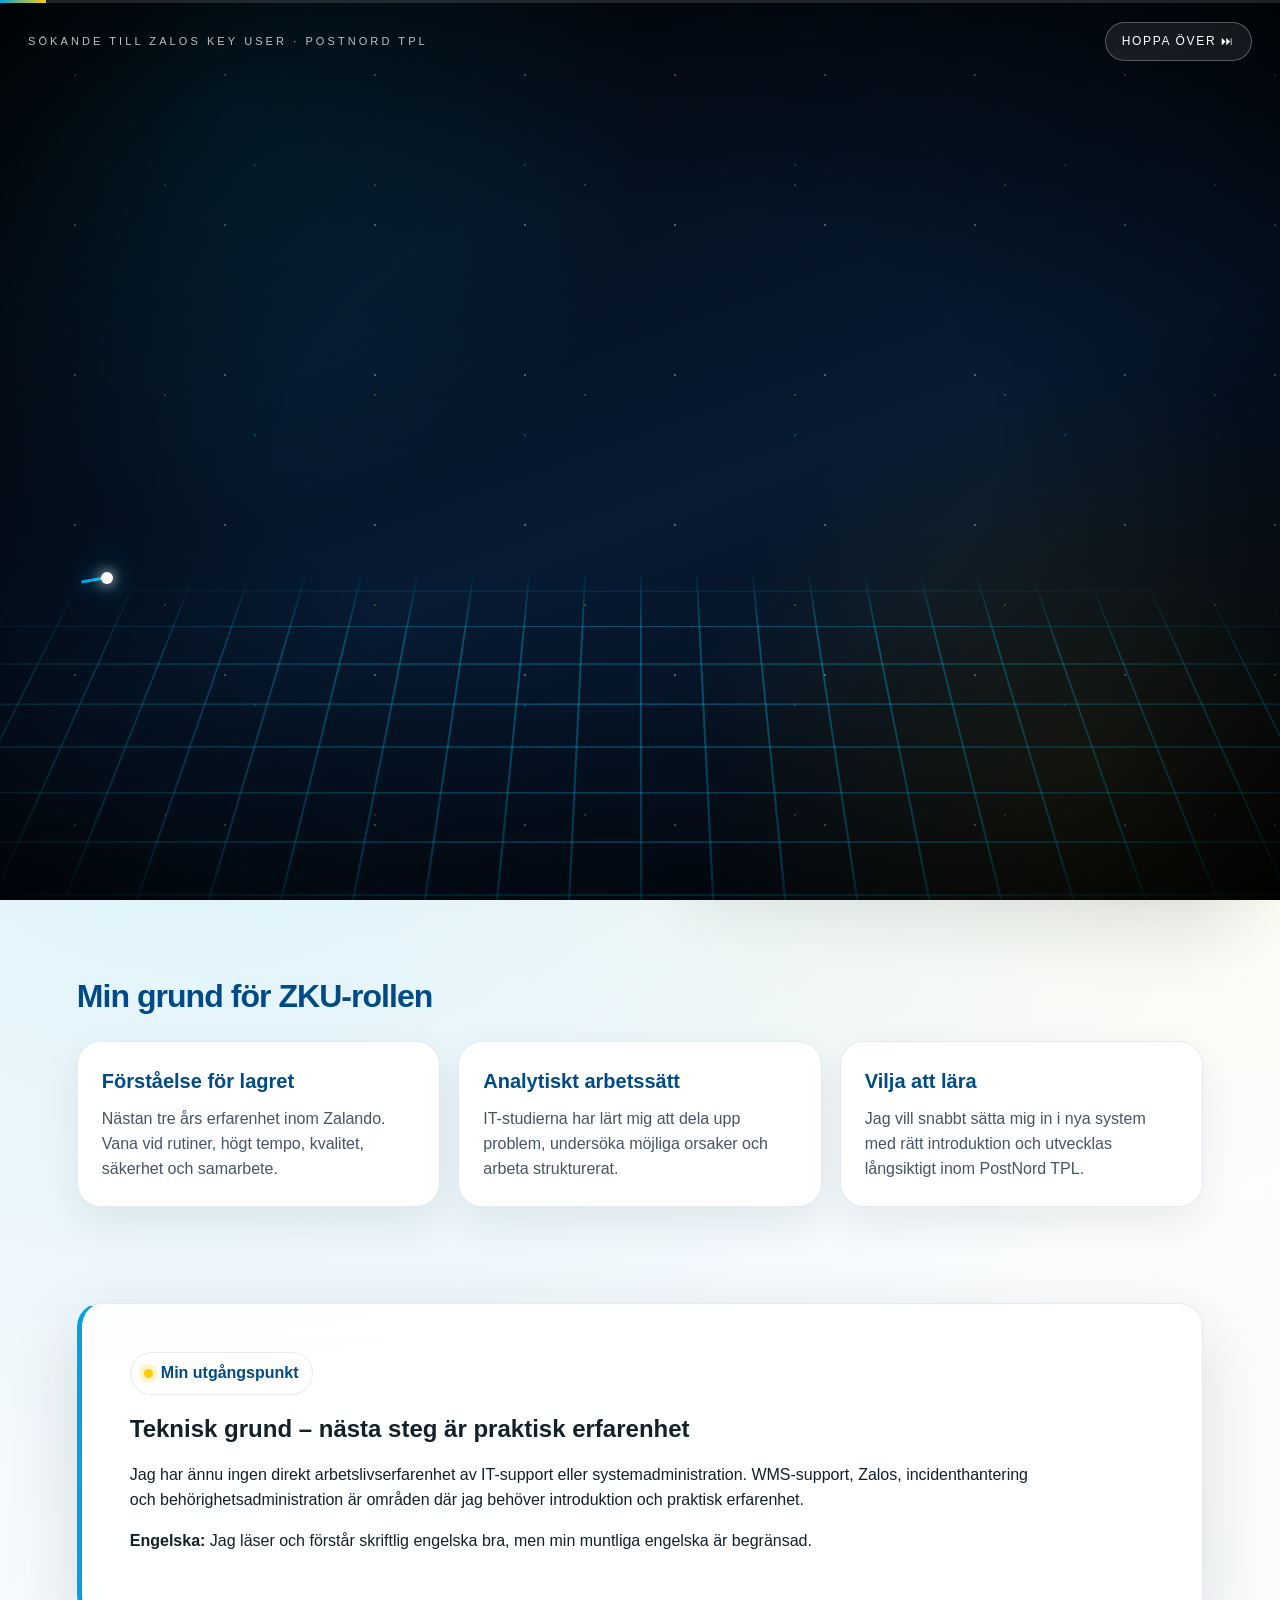
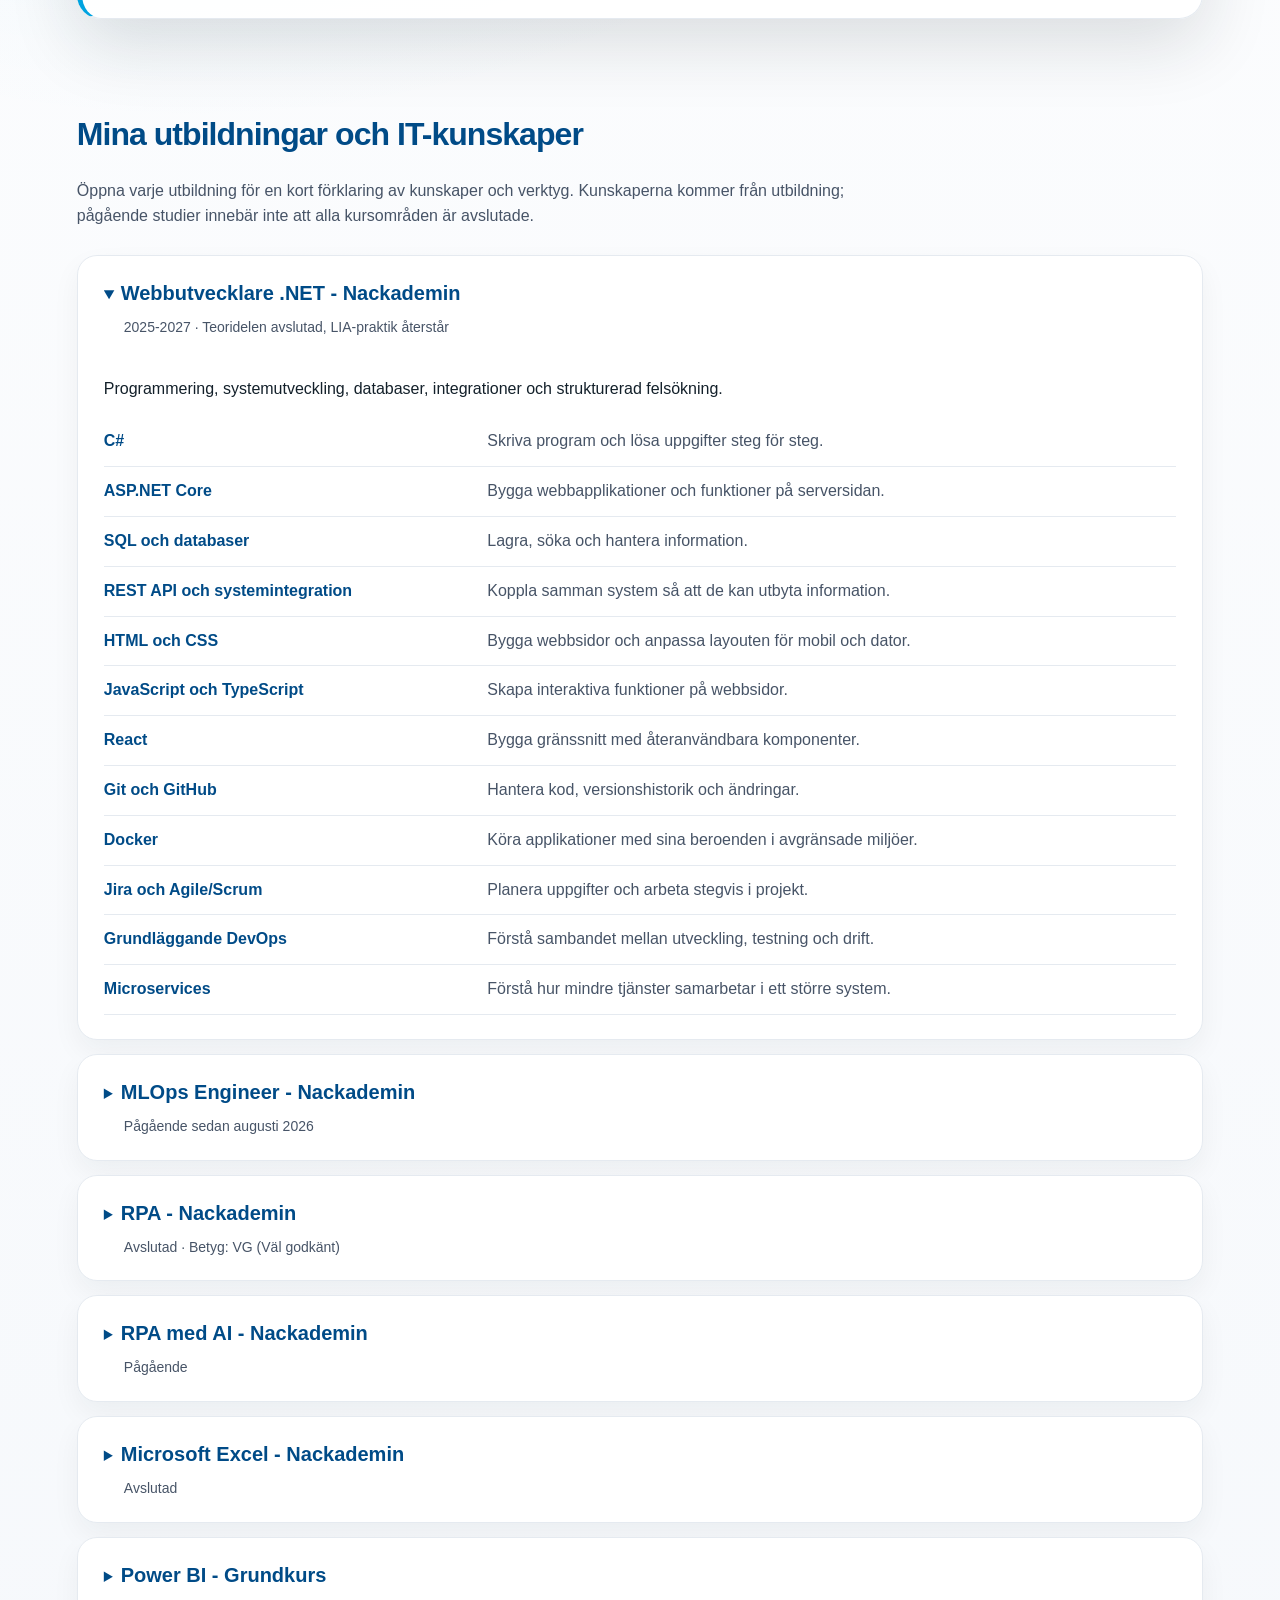
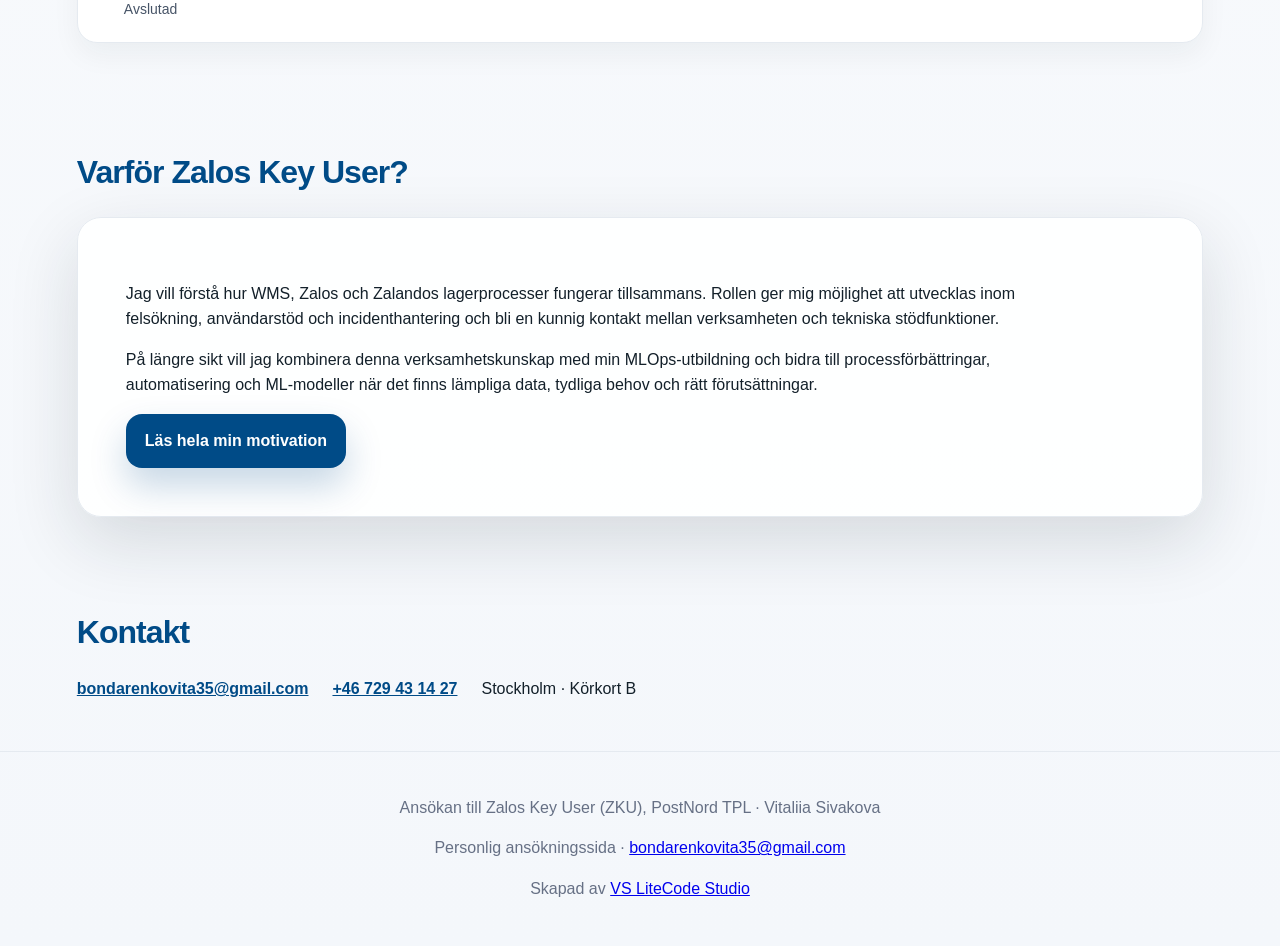
==== commit 1edf7858: "Add VS LiteCode Studio footer credit on all pages" ====
--- a/index.html
+++ b/index.html
@@ -87,4 +87,4 @@
 <section class="section reveal"><div class="honest-panel"><span class="eyebrow">Min utgångspunkt</span><h2>Teknisk grund – nästa steg är praktisk erfarenhet</h2><p>Jag har ännu ingen direkt arbetslivserfarenhet av IT-support eller systemadministration. WMS-support, Zalos, incidenthantering och behörighetsadministration är områden där jag behöver introduktion och praktisk erfarenhet.</p><p><strong>Engelska:</strong> Jag läser och förstår skriftlig engelska bra, men min muntliga engelska är begränsad.</p></div></section>
 <section class="section reveal" id="utbildning"><h2 class="section-title">Mina utbildningar och IT-kunskaper</h2><p class="section-intro">Öppna varje utbildning för en kort förklaring av kunskaper och verktyg. Kunskaperna kommer från utbildning; pågående studier innebär inte att alla kursområden är avslutade.</p><details class="education-card" open><summary><span>Webbutvecklare .NET - Nackademin</span><small>2025-2027 · Teoridelen avslutad, LIA-praktik återstår</small></summary><div class="education-body"><p>Programmering, systemutveckling, databaser, integrationer och strukturerad felsökning.</p><dl class="skill-list"><div><dt>C#</dt><dd>Skriva program och lösa uppgifter steg för steg.</dd></div><div><dt>ASP.NET Core</dt><dd>Bygga webbapplikationer och funktioner på serversidan.</dd></div><div><dt>SQL och databaser</dt><dd>Lagra, söka och hantera information.</dd></div><div><dt>REST API och systemintegration</dt><dd>Koppla samman system så att de kan utbyta information.</dd></div><div><dt>HTML och CSS</dt><dd>Bygga webbsidor och anpassa layouten för mobil och dator.</dd></div><div><dt>JavaScript och TypeScript</dt><dd>Skapa interaktiva funktioner på webbsidor.</dd></div><div><dt>React</dt><dd>Bygga gränssnitt med återanvändbara komponenter.</dd></div><div><dt>Git och GitHub</dt><dd>Hantera kod, versionshistorik och ändringar.</dd></div><div><dt>Docker</dt><dd>Köra applikationer med sina beroenden i avgränsade miljöer.</dd></div><div><dt>Jira och Agile/Scrum</dt><dd>Planera uppgifter och arbeta stegvis i projekt.</dd></div><div><dt>Grundläggande DevOps</dt><dd>Förstå sambandet mellan utveckling, testning och drift.</dd></div><div><dt>Microservices</dt><dd>Förstå hur mindre tjänster samarbetar i ett större system.</dd></div></dl></div></details><details class="education-card"><summary><span>MLOps Engineer - Nackademin</span><small>Pågående sedan augusti 2026</small></summary><div class="education-body"><p>Områdena nedan ingår i utbildningsprogrammet. Kunskaperna utvecklas successivt och innebär inte att samtliga kurser redan är avslutade.</p><dl class="skill-list"><div><dt>Affärsmannaskap</dt><dd>Koppla tekniska lösningar till verksamhetens behov.</dd></div><div><dt>AI-förstärkt kunskapsstrategi och hybrida AI-team</dt><dd>Förstå hur människor och AI kan samarbeta och använda kunskap.</dd></div><div><dt>Databashantering</dt><dd>Organisera och hantera data för analys och modeller.</dd></div><div><dt>Edge computing</dt><dd>Bearbeta data nära den utrustning där informationen uppstår.</dd></div><div><dt>Kontinuerlig integration och leverans, CI/CD</dt><dd>Testa och leverera kodändringar på ett kontrollerat sätt.</dd></div><div><dt>Linux-administration</dt><dd>Arbeta med Linux-miljöer där tekniska lösningar körs.</dd></div><div><dt>Maskininlärningsmodeller och algoritmer</dt><dd>Förstå hur modeller lär sig av data och hittar mönster.</dd></div><div><dt>Maskininlärningsramverk</dt><dd>Lära mig verktyg för att bygga, träna och utvärdera modeller.</dd></div><div><dt>MLOps och molnplattformar</dt><dd>Driftsätta, automatisera och underhålla ML-lösningar.</dd></div><div><dt>Python-programmering för MLOps</dt><dd>Skriva kod för datahantering, automatisering och maskininlärning.</dd></div><div><dt>Systemarkitektur och teknikstackar för MLOps</dt><dd>Förstå hur verktyg och systemdelar fungerar tillsammans.</dd></div><div><dt>Säkerhet och integritet</dt><dd>Hantera data, åtkomst och känslig information säkert.</dd></div><div><dt>Övervakning och felhantering av ML-modeller</dt><dd>Följa upp modeller, upptäcka avvikelser och undersöka fel.</dd></div></dl></div></details><details class="education-card"><summary><span>RPA - Nackademin</span><small>Avslutad · Betyg: VG (Väl godkänt)</small></summary><div class="education-body"><p>Utbildning inom processanalys och automatisering.</p><dl class="skill-list"><div><dt>Processanalys och processkartläggning</dt><dd>Beskriva arbetsflöden och hitta moment som kan förbättras.</dd></div><div><dt>UiPath</dt><dd>Bygga automatiserade flöden för återkommande digitala uppgifter.</dd></div><div><dt>Felsökning</dt><dd>Undersöka varför ett automatiserat flöde inte fungerar.</dd></div><div><dt>Processoptimering</dt><dd>Identifiera flaskhalsar och förenkla repetitiva arbetsmoment.</dd></div></dl></div></details><details class="education-card"><summary><span>RPA med AI - Nackademin</span><small>Pågående</small></summary><div class="education-body"><p>Jag lär mig hur AI kan stödja automatisering av återkommande digitala arbetsuppgifter.</p><dl class="skill-list"></dl></div></details><details class="education-card"><summary><span>Microsoft Excel - Nackademin</span><small>Avslutad</small></summary><div class="education-body"><p>Formler, funktioner, pivottabeller, villkorsstyrd formatering, filtrering, sortering, diagram och rapportering.</p><dl class="skill-list"></dl></div></details><details class="education-card"><summary><span>Power BI - Grundkurs</span><small>Avslutad</small></summary><div class="education-body"><p>Grundläggande dashboards, datavisualisering, rapporter och KPI-uppföljning.</p><dl class="skill-list"></dl></div></details></section>
 <section class="section reveal"><h2 class="section-title">Varför Zalos Key User?</h2><div class="motivation-panel"><p>Jag vill förstå hur WMS, Zalos och Zalandos lagerprocesser fungerar tillsammans. Rollen ger mig möjlighet att utvecklas inom felsökning, användarstöd och incidenthantering och bli en kunnig kontakt mellan verksamheten och tekniska stödfunktioner.</p><p>På längre sikt vill jag kombinera denna verksamhetskunskap med min MLOps-utbildning och bidra till processförbättringar, automatisering och ML-modeller när det finns lämpliga data, tydliga behov och rätt förutsättningar.</p><a class="btn primary" href="personligt-brev.html">Läs hela min motivation</a></div></section>
-<section class="section reveal"><h2 class="section-title">Kontakt</h2><div class="contact-links"><a href="mailto:bondarenkovita35@gmail.com">bondarenkovita35@gmail.com</a><a href="tel:+46729431427">+46 729 43 14 27</a><span>Stockholm · Körkort B</span></div></section></main><footer class="footer"><p>Ansökan till Zalos Key User (ZKU), PostNord TPL · Vitaliia Sivakova</p><p>Personlig ansökningssida · <a href="mailto:bondarenkovita35@gmail.com">bondarenkovita35@gmail.com</a></p></footer><script src="app.js"></script></body></html>+<section class="section reveal"><h2 class="section-title">Kontakt</h2><div class="contact-links"><a href="mailto:bondarenkovita35@gmail.com">bondarenkovita35@gmail.com</a><a href="tel:+46729431427">+46 729 43 14 27</a><span>Stockholm · Körkort B</span></div></section></main><footer class="footer"><p>Ansökan till Zalos Key User (ZKU), PostNord TPL · Vitaliia Sivakova</p><p>Personlig ansökningssida · <a href="mailto:bondarenkovita35@gmail.com">bondarenkovita35@gmail.com</a></p><p>Skapad av <a href="https://bondarenkovita35-afk.github.io/vs-litecode-studio/" target="_blank" rel="noopener noreferrer">VS LiteCode Studio</a></p></footer><script src="app.js"></script></body></html>
--- a/styles.css
+++ b/styles.css
@@ -487,3 +487,6 @@
 .cv-portrait{float:right;width:120px;height:150px;object-fit:cover;object-position:center 22%;border-radius:16px;margin:0 0 20px 24px}.reading-document:after{content:"";display:block;clear:both}@media(max-width:480px){.cv-portrait{float:none;display:block;margin:0 0 24px;width:110px;height:138px}}
 
 .word-role{font-size:clamp(28px,5vw,64px)}.reading-document{perspective:1200px}.reading-document h2{text-shadow:0 2px 0 #e5eaf0}.document-hero h1{white-space:normal}.pt-letter{max-width:100%}
+
+body.motion-enabled .reveal{transform:perspective(1000px) translateY(24px) rotateX(8deg)}body.motion-enabled .reveal.show{transform:perspective(1000px) translateY(0) rotateX(0)}@media(prefers-reduced-motion:reduce){.pt-letter,.page-kicker{opacity:1;transform:none}body.motion-enabled .reveal{transform:none}}
+
